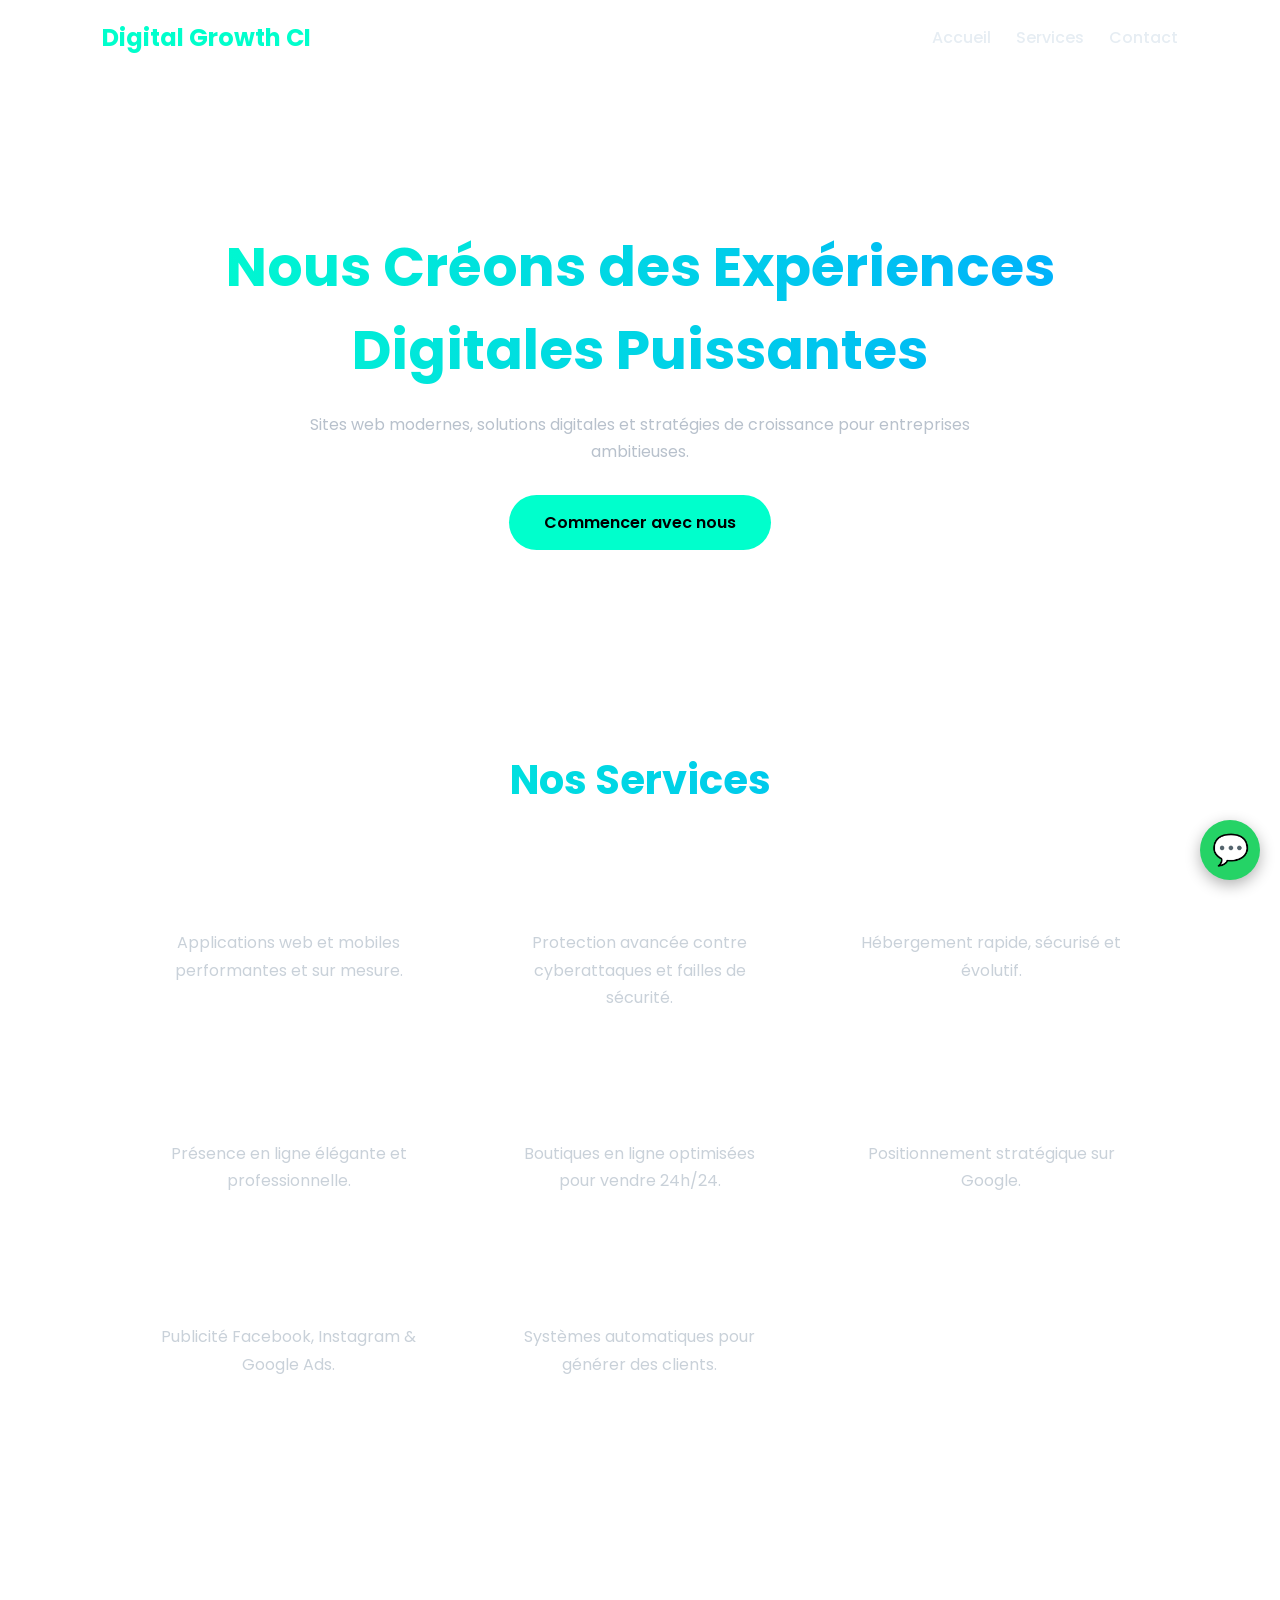
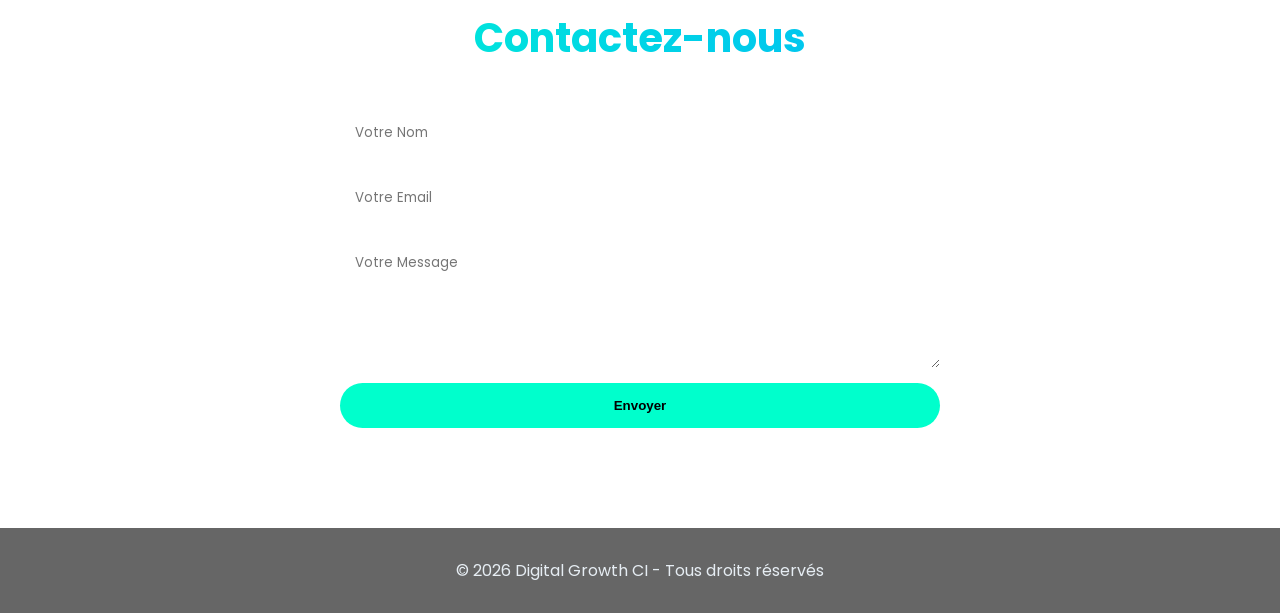
==== index.html @ 470d7c9b "premier commit" ====
<!DOCTYPE html>
<html lang="fr">
<head>
<meta charset="UTF-8">
<meta name="viewport" content="width=device-width, initial-scale=1.0">
<title>Digital Growth CI | AGENCE DIGITAL</title>

<link href="https://fonts.googleapis.com/css2?family=Poppins:wght@300;400;600;700&display=swap" rel="stylesheet">

<style>

/* RESET */
*{
    margin:0;
    padding:0;
    box-sizing:border-box;
}

body{
    font-family: 'Poppins', sans-serif;
    color:#E6EDF3;
    overflow-x:hidden;
}

/* IMAGE DE FOND FLOUTÉE GLOBALE */
body::before{
    content:"";
    position:fixed;
    top:0;
    left:0;
    width:100%;
    height:100%;
    background: url('https://images.unsplash.com/photo-1555066931-4365d14bab8c') no-repeat center center/cover;
    filter: blur(6px);
    z-index:-2;
}

body::after{
    content:"";
    position:fixed;
    width:100%;
    height:100%;
    background: rgba(0,0,0,0.75);
    z-index:-1;
}

/* NAVBAR */
nav{
    display:flex;
    justify-content:space-between;
    align-items:center;
    padding:20px 8%;
    backdrop-filter: blur(10px);
}

nav h1{
    font-weight:700;
    color:#00ffcc;
}

nav ul{
    display:flex;
    gap:25px;
    list-style:none;
}

nav ul li a{
    text-decoration:none;
    color:#E6EDF3;
    font-weight:500;
    transition:0.3s;
}

nav ul li a:hover{
    color:#00ffcc;
}

/* SECTIONS */
section{
    padding:100px 10%;
    text-align:center;
}

h2{
    font-size:40px;
    margin-bottom:20px;
    background: linear-gradient(90deg,#00ffcc,#00aaff);
    -webkit-background-clip:text;
    -webkit-text-fill-color:transparent;
}

p{
    max-width:700px;
    margin:auto;
    line-height:1.7;
    color:#B8C1CC;
}

/* HERO */
.hero{
    padding-top:150px;
}

.hero h2{
    font-size:55px;
}

.btn{
    display:inline-block;
    margin-top:30px;
    padding:15px 35px;
    background:#00ffcc;
    color:black;
    font-weight:600;
    border-radius:30px;
    text-decoration:none;
    transition:0.3s;
}

.btn:hover{
    transform:scale(1.05);
}

/* SERVICES */
.services-grid{
    margin-top:50px;
    display:grid;
    grid-template-columns:repeat(auto-fit, minmax(250px,1fr));
    gap:30px;
}

.service{
    background:rgba(255,255,255,0.08);
    padding:30px;
    border-radius:15px;
    backdrop-filter: blur(8px);
    transition:0.3s;
}

.service h3{
    color:#ffffff;
    margin-bottom:10px;
}

.service p{
    color:#C9D1D9;
}

.service:hover{
    transform:translateY(-10px);
    background:rgba(0,255,204,0.15);
}

/* CONTACT */
form{
    max-width:600px;
    margin:40px auto 0;
    display:flex;
    flex-direction:column;
    gap:15px;
}

input, textarea{
    padding:15px;
    border:none;
    border-radius:10px;
    font-family:'Poppins';
}

button{
    padding:15px;
    background:#00ffcc;
    border:none;
    font-weight:600;
    border-radius:30px;
    cursor:pointer;
}

/* FOOTER */
footer{
    padding:30px;
    text-align:center;
    background:rgba(0,0,0,0.6);
}

/* WHATSAPP FLOAT */
.whatsapp{
    position:fixed;
    bottom:20px;
    right:20px;
    background:#25D366;
    width:60px;
    height:60px;
    border-radius:50%;
    display:flex;
    justify-content:center;
    align-items:center;
    font-size:30px;
    color:white;
    text-decoration:none;
    box-shadow:0 5px 15px rgba(0,0,0,0.3);
}

.whatsapp:hover{
    transform:scale(1.1);
}

</style>
</head>
<body>

<nav>
<h1>Digital Growth CI</h1>
<ul>
<li><a href="#home">Accueil</a></li>
<li><a href="#services">Services</a></li>
<li><a href="#contact">Contact</a></li>
</ul>
</nav>

<!-- HERO -->
<section class="hero" id="home">
<h2>Nous Créons des Expériences Digitales Puissantes</h2>
<p>Sites web modernes, solutions digitales et stratégies de croissance pour entreprises ambitieuses.</p>
<a href="#contact" class="btn">Commencer avec nous</a>
</section>

<!-- SERVICES -->
<section id="services">
<h2>Nos Services</h2>

<div class="services-grid">

<div class="service">
<h3>Software Development</h3>
<p>Applications web et mobiles performantes et sur mesure.</p>
</div>

<div class="service">
<h3>Network Security</h3>
<p>Protection avancée contre cyberattaques et failles de sécurité.</p>
</div>

<div class="service">
<h3>Cloud Hosting</h3>
<p>Hébergement rapide, sécurisé et évolutif.</p>
</div>

<div class="service">
<h3>Création de Sites Vitrine</h3>
<p>Présence en ligne élégante et professionnelle.</p>
</div>

<div class="service">
<h3>E-commerce</h3>
<p>Boutiques en ligne optimisées pour vendre 24h/24.</p>
</div>

<div class="service">
<h3>SEO & Référencement</h3>
<p>Positionnement stratégique sur Google.</p>
</div>

<div class="service">
<h3>Marketing Digital</h3>
<p>Publicité Facebook, Instagram & Google Ads.</p>
</div>

<div class="service">
<h3>Automatisation Business</h3>
<p>Systèmes automatiques pour générer des clients.</p>
</div>

</div>
</section>

<!-- CONTACT -->
<section id="contact">
<h2>Contactez-nous</h2>

<form action="https://formsubmit.co/tonemail@email.com" method="POST">
<input type="text" name="name" placeholder="Votre Nom" required>
<input type="email" name="email" placeholder="Votre Email" required>
<textarea name="message" rows="5" placeholder="Votre Message"></textarea>
<button type="submit">Envoyer</button>
</form>

</section>

<footer>
© 2026 Digital Growth CI - Tous droits réservés
</footer>

<!-- WhatsApp -->
<a href="https://wa.me/2250700000000" class="whatsapp" target="_blank">💬</a>

</body>
</html>
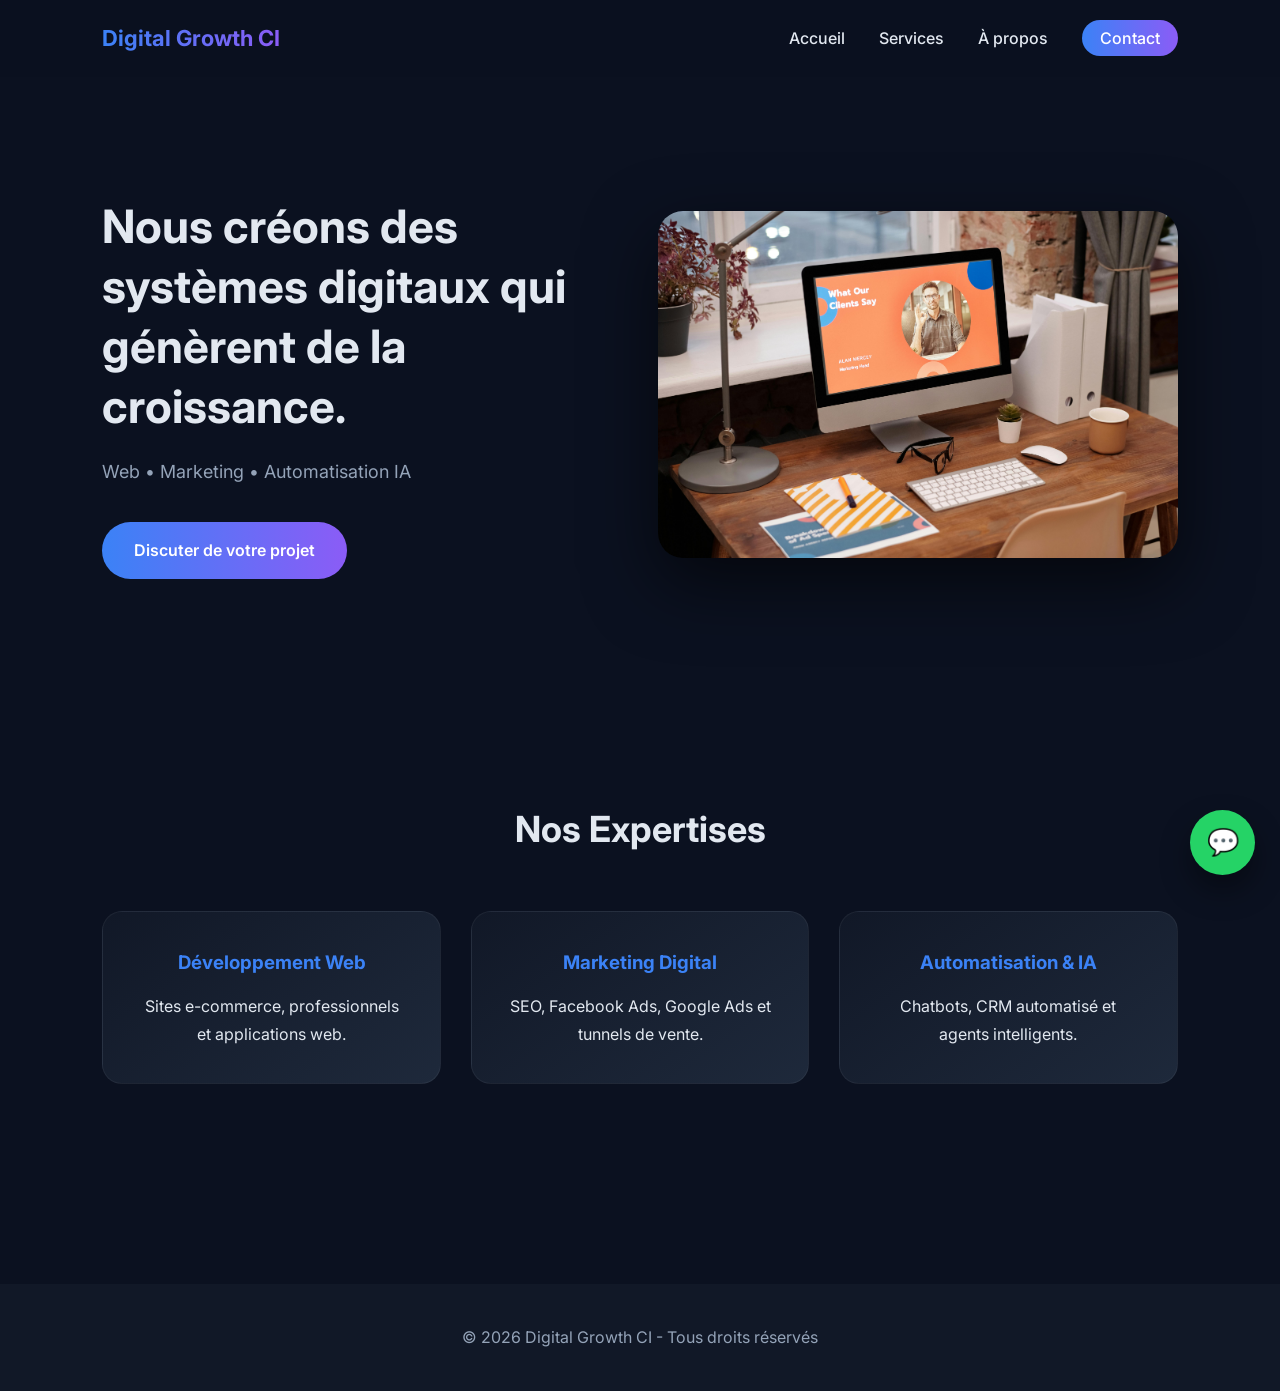
==== commit a499e2f7: "deuxieme commit" ====
--- a/index.html
+++ b/index.html
@@ -3,296 +3,59 @@
 <head>
 <meta charset="UTF-8">
 <meta name="viewport" content="width=device-width, initial-scale=1.0">
-<title>Digital Growth CI | AGENCE DIGITAL</title>
-
-<link href="https://fonts.googleapis.com/css2?family=Poppins:wght@300;400;600;700&display=swap" rel="stylesheet">
-
-<style>
-
-/* RESET */
-*{
-    margin:0;
-    padding:0;
-    box-sizing:border-box;
-}
-
-body{
-    font-family: 'Poppins', sans-serif;
-    color:#E6EDF3;
-    overflow-x:hidden;
-}
-
-/* IMAGE DE FOND FLOUTÉE GLOBALE */
-body::before{
-    content:"";
-    position:fixed;
-    top:0;
-    left:0;
-    width:100%;
-    height:100%;
-    background: url('https://images.unsplash.com/photo-1555066931-4365d14bab8c') no-repeat center center/cover;
-    filter: blur(6px);
-    z-index:-2;
-}
-
-body::after{
-    content:"";
-    position:fixed;
-    width:100%;
-    height:100%;
-    background: rgba(0,0,0,0.75);
-    z-index:-1;
-}
-
-/* NAVBAR */
-nav{
-    display:flex;
-    justify-content:space-between;
-    align-items:center;
-    padding:20px 8%;
-    backdrop-filter: blur(10px);
-}
-
-nav h1{
-    font-weight:700;
-    color:#00ffcc;
-}
-
-nav ul{
-    display:flex;
-    gap:25px;
-    list-style:none;
-}
-
-nav ul li a{
-    text-decoration:none;
-    color:#E6EDF3;
-    font-weight:500;
-    transition:0.3s;
-}
-
-nav ul li a:hover{
-    color:#00ffcc;
-}
-
-/* SECTIONS */
-section{
-    padding:100px 10%;
-    text-align:center;
-}
-
-h2{
-    font-size:40px;
-    margin-bottom:20px;
-    background: linear-gradient(90deg,#00ffcc,#00aaff);
-    -webkit-background-clip:text;
-    -webkit-text-fill-color:transparent;
-}
-
-p{
-    max-width:700px;
-    margin:auto;
-    line-height:1.7;
-    color:#B8C1CC;
-}
-
-/* HERO */
-.hero{
-    padding-top:150px;
-}
-
-.hero h2{
-    font-size:55px;
-}
-
-.btn{
-    display:inline-block;
-    margin-top:30px;
-    padding:15px 35px;
-    background:#00ffcc;
-    color:black;
-    font-weight:600;
-    border-radius:30px;
-    text-decoration:none;
-    transition:0.3s;
-}
-
-.btn:hover{
-    transform:scale(1.05);
-}
-
-/* SERVICES */
-.services-grid{
-    margin-top:50px;
-    display:grid;
-    grid-template-columns:repeat(auto-fit, minmax(250px,1fr));
-    gap:30px;
-}
-
-.service{
-    background:rgba(255,255,255,0.08);
-    padding:30px;
-    border-radius:15px;
-    backdrop-filter: blur(8px);
-    transition:0.3s;
-}
-
-.service h3{
-    color:#ffffff;
-    margin-bottom:10px;
-}
-
-.service p{
-    color:#C9D1D9;
-}
-
-.service:hover{
-    transform:translateY(-10px);
-    background:rgba(0,255,204,0.15);
-}
-
-/* CONTACT */
-form{
-    max-width:600px;
-    margin:40px auto 0;
-    display:flex;
-    flex-direction:column;
-    gap:15px;
-}
-
-input, textarea{
-    padding:15px;
-    border:none;
-    border-radius:10px;
-    font-family:'Poppins';
-}
-
-button{
-    padding:15px;
-    background:#00ffcc;
-    border:none;
-    font-weight:600;
-    border-radius:30px;
-    cursor:pointer;
-}
-
-/* FOOTER */
-footer{
-    padding:30px;
-    text-align:center;
-    background:rgba(0,0,0,0.6);
-}
-
-/* WHATSAPP FLOAT */
-.whatsapp{
-    position:fixed;
-    bottom:20px;
-    right:20px;
-    background:#25D366;
-    width:60px;
-    height:60px;
-    border-radius:50%;
-    display:flex;
-    justify-content:center;
-    align-items:center;
-    font-size:30px;
-    color:white;
-    text-decoration:none;
-    box-shadow:0 5px 15px rgba(0,0,0,0.3);
-}
-
-.whatsapp:hover{
-    transform:scale(1.1);
-}
-
-</style>
+<title>Digital Growth CI | Agence Digitale Premium</title>
+<link rel="stylesheet" href="css/style.css">
+<script src="js/main.js"></script>
+<link href="https://fonts.googleapis.com/css2?family=Inter:wght@400;600;700&display=swap" rel="stylesheet">
 </head>
 <body>
 
-<nav>
-<h1>Digital Growth CI</h1>
-<ul>
-<li><a href="#home">Accueil</a></li>
-<li><a href="#services">Services</a></li>
-<li><a href="#contact">Contact</a></li>
-</ul>
-</nav>
+<header class="navbar">
+  <div class="logo">Digital Growth CI</div>
+  <nav>
+    <a href="index.html">Accueil</a>
+    <a href="services.html">Services</a>
+    <a href="about.html">À propos</a>
+    <a href="contact.html" class="btn-nav">Contact</a>
+  </nav>
+</header>
 
-<!-- HERO -->
-<section class="hero" id="home">
-<h2>Nous Créons des Expériences Digitales Puissantes</h2>
-<p>Sites web modernes, solutions digitales et stratégies de croissance pour entreprises ambitieuses.</p>
-<a href="#contact" class="btn">Commencer avec nous</a>
+<section class="hero">
+  <div class="hero-content">
+    <h1>Nous créons des systèmes digitaux qui génèrent de la croissance.</h1>
+    <p>Web • Marketing • Automatisation IA</p>
+    <a href="contact.html" class="btn-primary">Discuter de votre projet</a>
+  </div>
+  <div class="hero-image">
+    <img src="assets/images/hero.jpg" alt="Digital Agency">
+  </div>
 </section>
 
-<!-- SERVICES -->
-<section id="services">
-<h2>Nos Services</h2>
-
-<div class="services-grid">
-
-<div class="service">
-<h3>Software Development</h3>
-<p>Applications web et mobiles performantes et sur mesure.</p>
-</div>
-
-<div class="service">
-<h3>Network Security</h3>
-<p>Protection avancée contre cyberattaques et failles de sécurité.</p>
-</div>
-
-<div class="service">
-<h3>Cloud Hosting</h3>
-<p>Hébergement rapide, sécurisé et évolutif.</p>
-</div>
-
-<div class="service">
-<h3>Création de Sites Vitrine</h3>
-<p>Présence en ligne élégante et professionnelle.</p>
-</div>
-
-<div class="service">
-<h3>E-commerce</h3>
-<p>Boutiques en ligne optimisées pour vendre 24h/24.</p>
-</div>
-
-<div class="service">
-<h3>SEO & Référencement</h3>
-<p>Positionnement stratégique sur Google.</p>
-</div>
-
-<div class="service">
-<h3>Marketing Digital</h3>
-<p>Publicité Facebook, Instagram & Google Ads.</p>
-</div>
-
-<div class="service">
-<h3>Automatisation Business</h3>
-<p>Systèmes automatiques pour générer des clients.</p>
-</div>
-
-</div>
-</section>
-
-<!-- CONTACT -->
-<section id="contact">
-<h2>Contactez-nous</h2>
-
-<form action="https://formsubmit.co/tonemail@email.com" method="POST">
-<input type="text" name="name" placeholder="Votre Nom" required>
-<input type="email" name="email" placeholder="Votre Email" required>
-<textarea name="message" rows="5" placeholder="Votre Message"></textarea>
-<button type="submit">Envoyer</button>
-</form>
-
+<section class="services-preview">
+  <h2>Nos Expertises</h2>
+  <div class="cards">
+    <div class="card">
+      <h3>Développement Web</h3>
+      <p>Sites e-commerce, professionnels et applications web.</p>
+    </div>
+    <div class="card">
+      <h3>Marketing Digital</h3>
+      <p>SEO, Facebook Ads, Google Ads et tunnels de vente.</p>
+    </div>
+    <div class="card">
+      <h3>Automatisation & IA</h3>
+      <p>Chatbots, CRM automatisé et agents intelligents.</p>
+    </div>
+  </div>
 </section>
 
 <footer>
-© 2026 Digital Growth CI - Tous droits réservés
+  <p>© 2026 Digital Growth CI - Tous droits réservés</p>
 </footer>
 
-<!-- WhatsApp -->
-<a href="https://wa.me/2250700000000" class="whatsapp" target="_blank">💬</a>
+<a href="https://wa.me/2250713823957?text=Bonjour%20Digital%20Growth%20CI,%20je%20souhaite%20discuter%20d'un%20projet."
+class="whatsapp-float" target="_blank">💬</a>
 
+<script src="js/main.js"></script>
 </body>
 </html>
--- a/css/style.css
+++ b/css/style.css
@@ -0,0 +1,319 @@
+/* ============================= */
+/* DIGITAL GROWTH CI - PREMIUM  */
+/* ============================= */
+
+* {
+    margin: 0;
+    padding: 0;
+    box-sizing: border-box;
+    font-family: 'Inter', sans-serif;
+}
+
+html {
+    scroll-behavior: smooth;
+}
+
+body {
+    background: #0b1120;
+    color: #e2e8f0;
+    line-height: 1.7;
+    overflow-x: hidden;
+}
+
+/* ============================= */
+/* NAVBAR */
+/* ============================= */
+
+.navbar {
+    display: flex;
+    justify-content: space-between;
+    align-items: center;
+    padding: 20px 8%;
+    position: sticky;
+    top: 0;
+    background: rgba(11, 17, 32, 0.85);
+    backdrop-filter: blur(10px);
+    z-index: 1000;
+    transition: 0.3s;
+}
+
+.navbar.scrolled {
+    background: rgba(11, 17, 32, 0.95);
+    box-shadow: 0 5px 25px rgba(0, 0, 0, 0.4);
+}
+
+.logo {
+    font-weight: 700;
+    font-size: 22px;
+    background: linear-gradient(90deg, #3b82f6, #8b5cf6);
+    -webkit-background-clip: text;
+    color: transparent;
+}
+
+.navbar nav a {
+    margin-left: 30px;
+    text-decoration: none;
+    color: #e2e8f0;
+    font-weight: 500;
+    transition: 0.3s;
+    position: relative;
+}
+
+.navbar nav a:hover {
+    color: #3b82f6;
+}
+
+.btn-nav {
+    padding: 8px 18px;
+    background: linear-gradient(90deg, #3b82f6, #8b5cf6);
+    border-radius: 50px;
+    color: white !important;
+}
+
+/* ============================= */
+/* HERO SECTION */
+/* ============================= */
+
+.hero {
+    display: flex;
+    align-items: center;
+    justify-content: space-between;
+    padding: 120px 8%;
+    gap: 60px;
+}
+
+.hero-content {
+    flex: 1;
+}
+
+.hero h1 {
+    font-size: 46px;
+    margin-bottom: 20px;
+    line-height: 1.3;
+}
+
+.hero p {
+    font-size: 18px;
+    color: #94a3b8;
+    margin-bottom: 35px;
+}
+
+.hero-image img {
+    width: 100%;
+    max-width: 520px;
+    border-radius: 25px;
+    box-shadow: 0 25px 70px rgba(0, 0, 0, 0.6);
+}
+
+/* ============================= */
+/* BUTTONS */
+/* ============================= */
+
+.btn-primary {
+    padding: 15px 32px;
+    background: linear-gradient(90deg, #3b82f6, #8b5cf6);
+    border-radius: 50px;
+    text-decoration: none;
+    color: white;
+    font-weight: 600;
+    transition: 0.3s;
+    display: inline-block;
+}
+
+.btn-primary:hover {
+    transform: translateY(-4px);
+    box-shadow: 0 15px 30px rgba(59, 130, 246, 0.4);
+}
+
+/* ============================= */
+/* SERVICES PREVIEW */
+/* ============================= */
+
+.services-preview {
+    padding: 100px 8%;
+    text-align: center;
+}
+
+.services-preview h2 {
+    font-size: 36px;
+    margin-bottom: 50px;
+}
+
+/* ============================= */
+/* CARDS */
+/* ============================= */
+
+.cards {
+    display: flex;
+    flex-wrap: wrap;
+    gap: 30px;
+    justify-content: center;
+}
+
+.card {
+    background: linear-gradient(145deg, #111827, #1e293b);
+    padding: 35px;
+    border-radius: 20px;
+    flex: 1;
+    min-width: 260px;
+    max-width: 350px;
+    border: 1px solid rgba(255, 255, 255, 0.05);
+    transition: 0.4s ease;
+}
+
+.card:hover {
+    transform: translateY(-10px);
+    box-shadow: 0 20px 40px rgba(0, 0, 0, 0.5);
+}
+
+.card h3 {
+    margin-bottom: 15px;
+    color: #3b82f6;
+}
+
+/* ============================= */
+/* PAGE HERO */
+/* ============================= */
+
+.page-hero {
+    text-align: center;
+    padding: 120px 8%;
+    background: linear-gradient(to right, #0f172a, #1e293b);
+}
+
+.page-hero h1 {
+    font-size: 42px;
+    margin-bottom: 15px;
+}
+
+.page-hero p {
+    color: #94a3b8;
+}
+
+/* ============================= */
+/* IMAGES SECTIONS */
+/* ============================= */
+
+.service-banner img,
+.about-image img,
+.contact-image img {
+    width: 100%;
+    border-radius: 25px;
+    margin: 60px 0;
+    box-shadow: 0 25px 60px rgba(0, 0, 0, 0.5);
+}
+
+/* ============================= */
+/* ABOUT */
+/* ============================= */
+
+.about-section {
+    padding: 80px 8%;
+}
+
+.about-content h2 {
+    margin-top: 40px;
+    margin-bottom: 15px;
+    color: #3b82f6;
+}
+
+.about-content ul {
+    list-style: none;
+    margin-top: 15px;
+}
+
+.about-content li {
+    margin-bottom: 10px;
+    color: #94a3b8;
+}
+
+/* ============================= */
+/* CONTACT FORM */
+/* ============================= */
+
+.contact-section {
+    padding: 80px 8%;
+}
+
+form {
+    max-width: 600px;
+    margin: auto;
+    display: flex;
+    flex-direction: column;
+    gap: 20px;
+}
+
+form input,
+form textarea {
+    padding: 15px;
+    border-radius: 14px;
+    border: none;
+    background: #1e293b;
+    color: white;
+    font-size: 15px;
+}
+
+form input:focus,
+form textarea:focus {
+    outline: 2px solid #3b82f6;
+}
+
+/* ============================= */
+/* WHATSAPP FLOAT */
+/* ============================= */
+
+.whatsapp-float {
+    position: fixed;
+    bottom: 25px;
+    right: 25px;
+    background: #25D366;
+    color: white;
+    font-size: 26px;
+    width: 65px;
+    height: 65px;
+    border-radius: 50%;
+    display: flex;
+    align-items: center;
+    justify-content: center;
+    text-decoration: none;
+    box-shadow: 0 15px 30px rgba(0, 0, 0, 0.4);
+    transition: 0.3s ease;
+    z-index: 999;
+}
+
+.whatsapp-float:hover {
+    transform: scale(1.1);
+}
+
+/* ============================= */
+/* FOOTER */
+/* ============================= */
+
+footer {
+    text-align: center;
+    padding: 40px;
+    background: #111827;
+    margin-top: 100px;
+    color: #94a3b8;
+}
+
+/* ============================= */
+/* RESPONSIVE */
+/* ============================= */
+
+@media (max-width: 900px) {
+
+    .hero {
+        flex-direction: column;
+        text-align: center;
+    }
+
+    .hero-image img {
+        max-width: 100%;
+    }
+
+    .navbar nav {
+        display: none;
+    }
+
+}
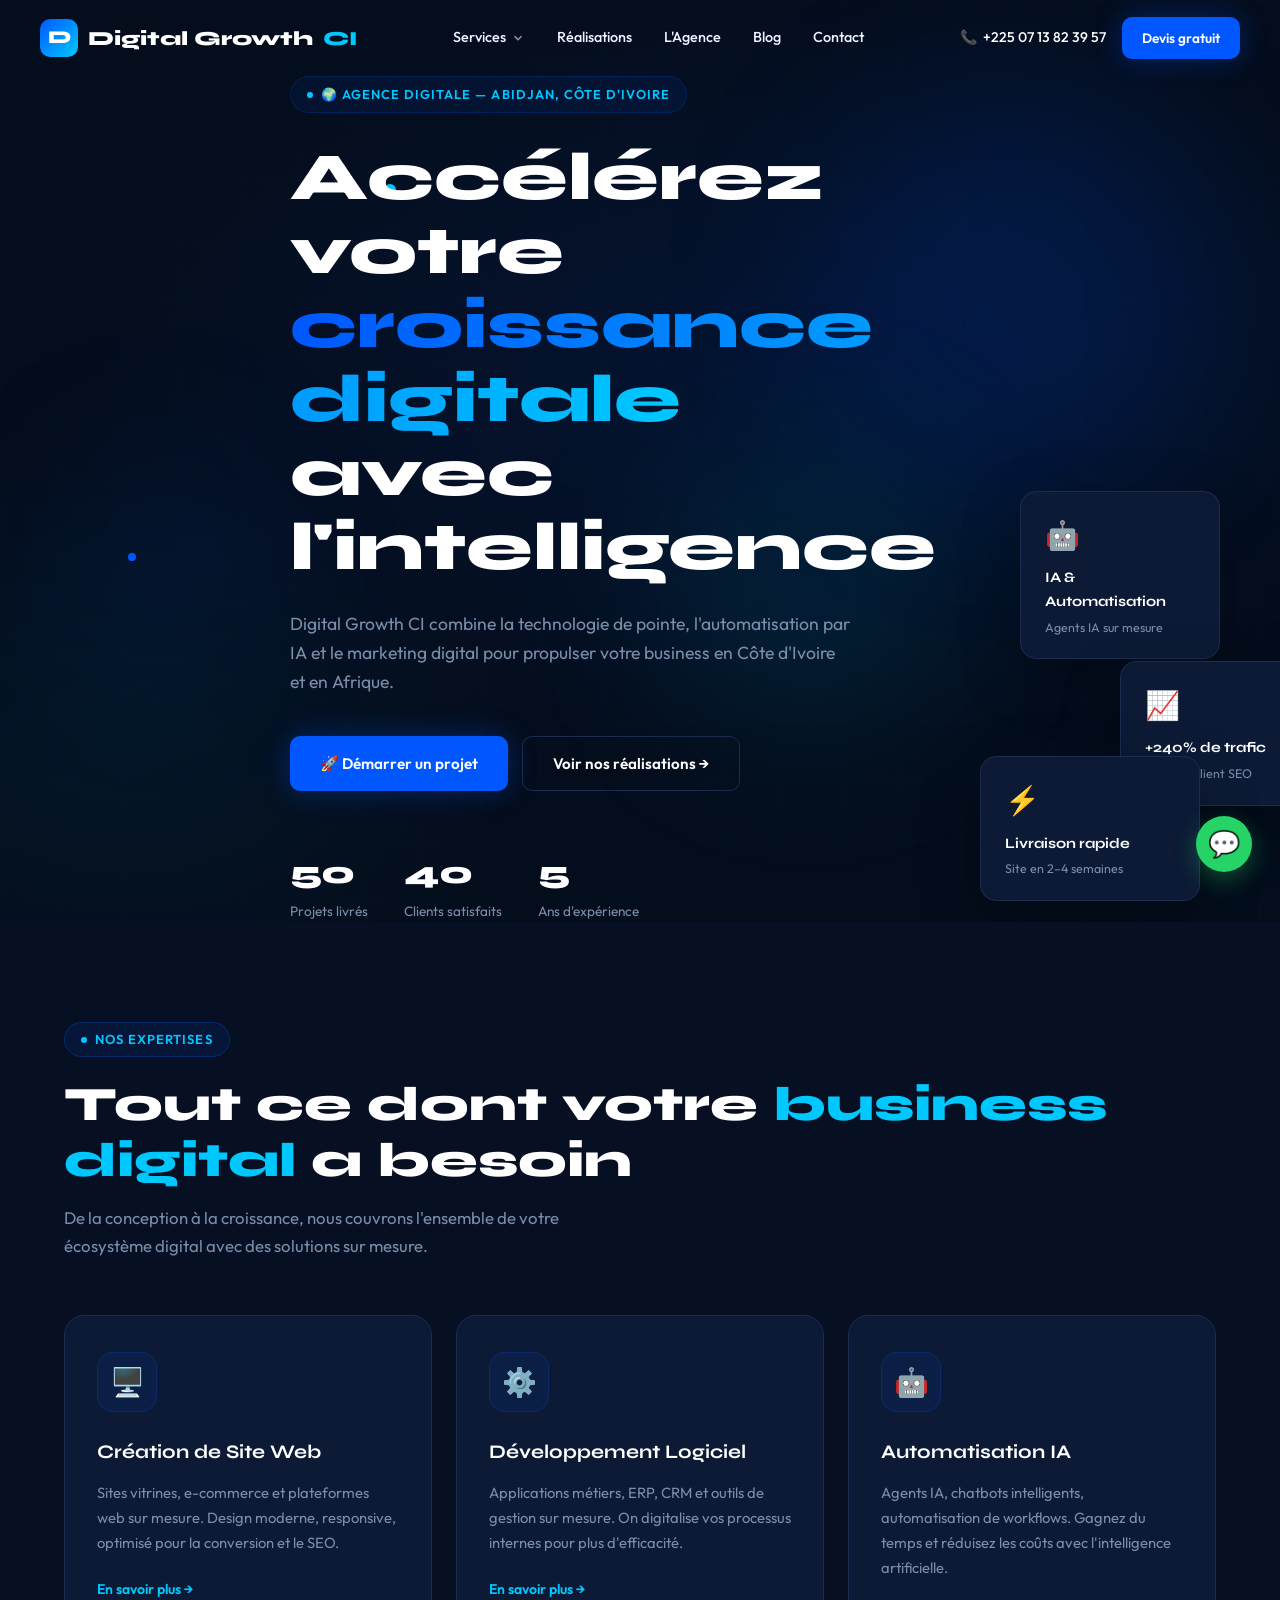
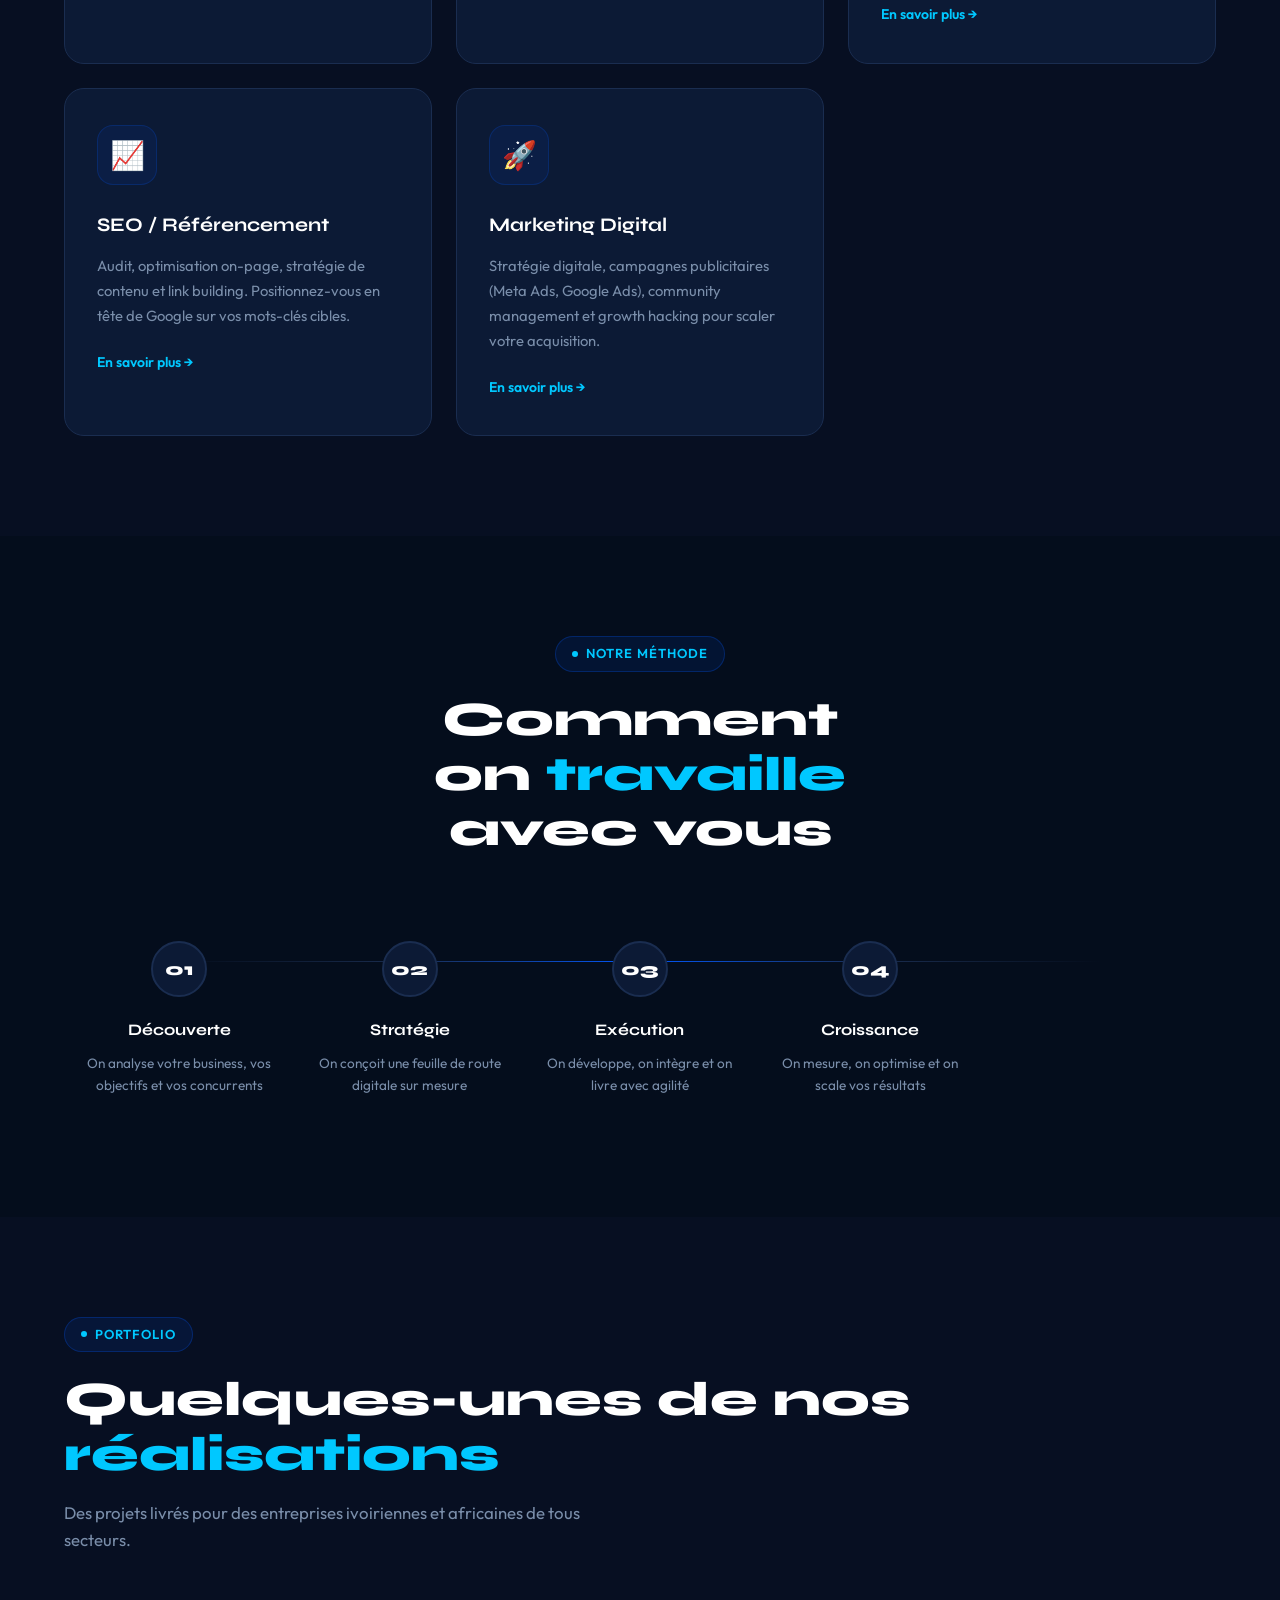
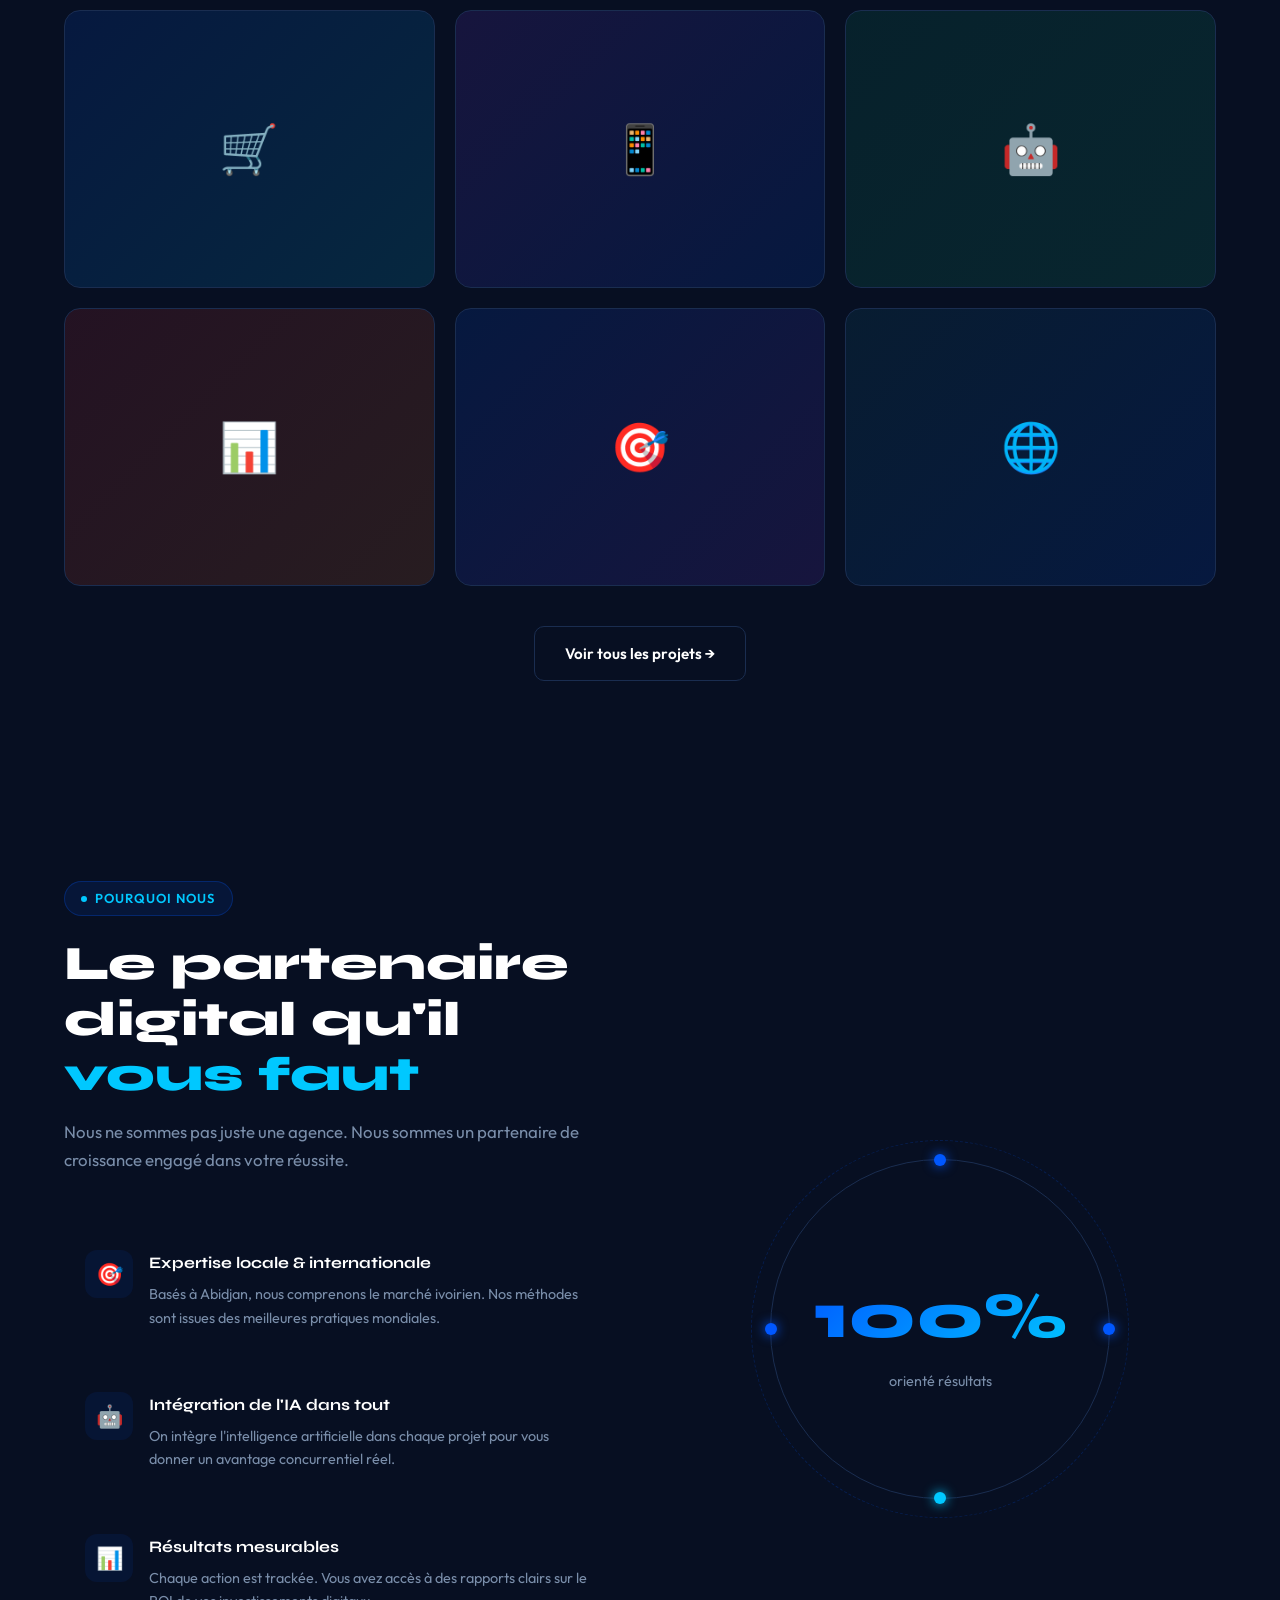
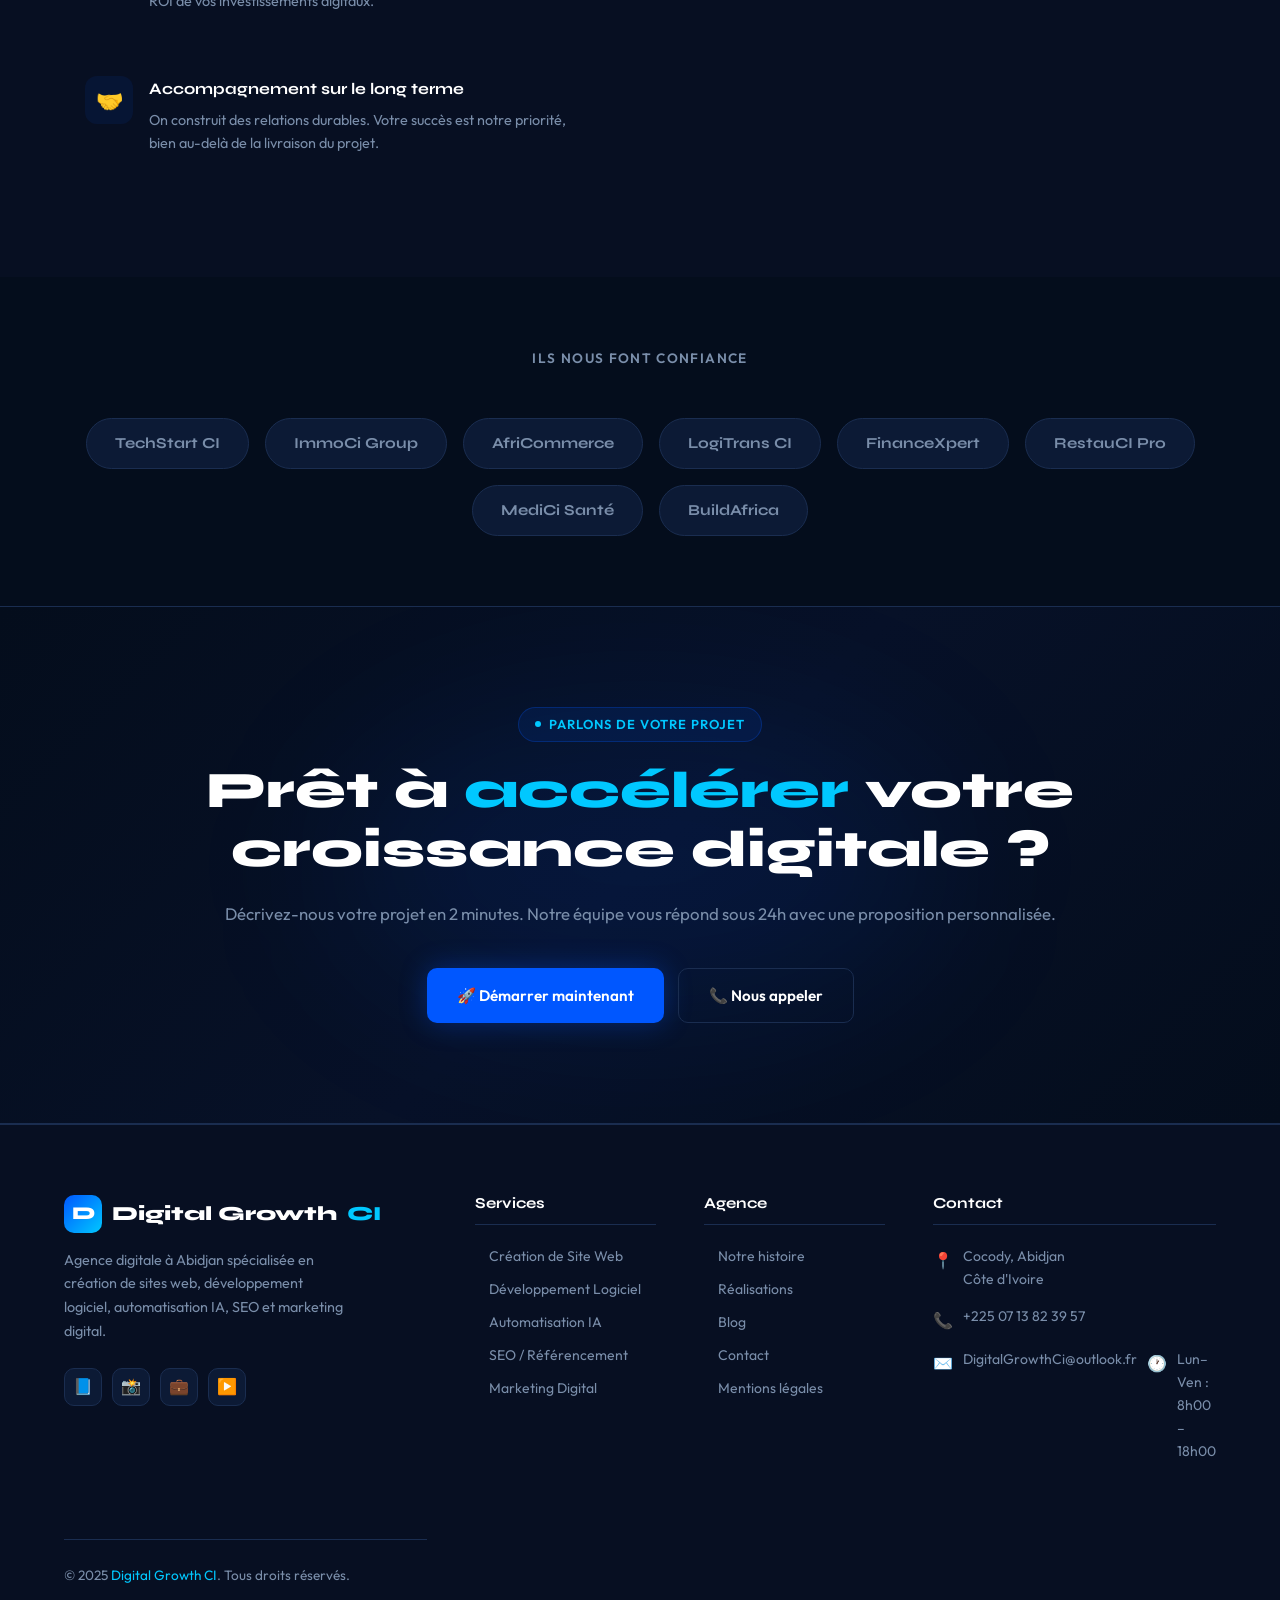
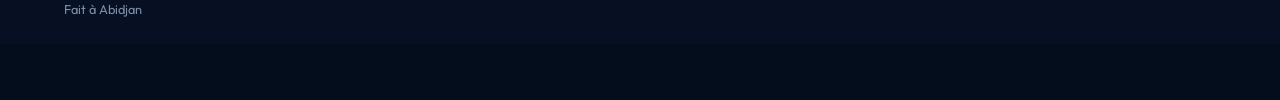
==== commit e7551abc: "troixieme commit" ====
--- a/index.html
+++ b/index.html
@@ -1,61 +1,1125 @@
 <!DOCTYPE html>
 <html lang="fr">
 <head>
-<meta charset="UTF-8">
-<meta name="viewport" content="width=device-width, initial-scale=1.0">
-<title>Digital Growth CI | Agence Digitale Premium</title>
-<link rel="stylesheet" href="css/style.css">
-<script src="js/main.js"></script>
-<link href="https://fonts.googleapis.com/css2?family=Inter:wght@400;600;700&display=swap" rel="stylesheet">
+  <meta charset="UTF-8" />
+  <meta name="viewport" content="width=device-width, initial-scale=1.0" />
+  <title>Digital Growth CI | Agence Digitale à Abidjan — Création Web, IA, SEO, Marketing</title>
+  <meta name="description" content="Digital Growth CI, agence digitale à Abidjan. Création de sites web, développement logiciel, automatisation IA, SEO et marketing digital en Côte d'Ivoire." />
+  <link rel="preconnect" href="https://fonts.googleapis.com" />
+  <link rel="preconnect" href="https://fonts.gstatic.com" crossorigin />
+  <link href="https://fonts.googleapis.com/css2?family=Syne:wght@400;600;700;800&family=Outfit:wght@300;400;500;600&display=swap" rel="stylesheet" />
+  <style>
+    /* ── RESET & BASE ─────────────────────────────── */
+    *, *::before, *::after { box-sizing: border-box; margin: 0; padding: 0; }
+
+    :root {
+      --bg:       #040D1C;
+      --bg2:      #070F22;
+      --bg3:      #0A1530;
+      --card:     #0C1A35;
+      --blue:     #0057FF;
+      --cyan:     #00C8FF;
+      --glow:     #0057FF55;
+      --white:    #FFFFFF;
+      --off:      #EFF4FF;
+      --muted:    #7A8EAA;
+      --border:   #1A2D50;
+      --radius:   14px;
+      --font-h:   'Syne', sans-serif;
+      --font-b:   'Outfit', sans-serif;
+    }
+
+    html { scroll-behavior: smooth; }
+
+    body {
+      background: var(--bg);
+      color: var(--off);
+      font-family: var(--font-b);
+      font-size: 16px;
+      line-height: 1.65;
+      overflow-x: hidden;
+    }
+
+    a { color: inherit; text-decoration: none; }
+    img { max-width: 100%; }
+
+    /* ── SCROLLBAR ────────────────────────────────── */
+    ::-webkit-scrollbar { width: 6px; }
+    ::-webkit-scrollbar-track { background: var(--bg); }
+    ::-webkit-scrollbar-thumb { background: var(--blue); border-radius: 3px; }
+
+    /* ── UTILITAIRES ──────────────────────────────── */
+    .container { max-width: 1200px; margin: 0 auto; padding: 0 24px; }
+    .section { padding: 100px 0; }
+    .section-sm { padding: 70px 0; }
+
+    .tag {
+      display: inline-flex; align-items: center; gap: 8px;
+      background: #0057FF1A; border: 1px solid #0057FF44;
+      color: var(--cyan); font-size: 13px; font-weight: 600;
+      letter-spacing: .08em; text-transform: uppercase;
+      padding: 6px 16px; border-radius: 100px; margin-bottom: 20px;
+    }
+    .tag::before { content:''; width:6px; height:6px; border-radius:50%; background:var(--cyan); display:block; }
+
+    h1, h2, h3, h4 { font-family: var(--font-h); line-height: 1.15; }
+
+    .section-title {
+      font-size: clamp(2rem, 4vw, 3rem);
+      font-weight: 800;
+      color: var(--white);
+      margin-bottom: 16px;
+    }
+    .section-title span { color: var(--cyan); }
+
+    .section-sub {
+      font-size: 1.05rem;
+      color: var(--muted);
+      max-width: 560px;
+      margin-bottom: 56px;
+    }
+
+    .btn {
+      display: inline-flex; align-items: center; gap: 10px;
+      padding: 14px 30px; border-radius: 10px;
+      font-family: var(--font-b); font-size: .95rem; font-weight: 600;
+      cursor: pointer; transition: all .25s ease; border: none;
+    }
+    .btn-primary {
+      background: var(--blue);
+      color: #fff;
+      box-shadow: 0 0 28px var(--glow);
+    }
+    .btn-primary:hover { background: #1468ff; transform: translateY(-2px); box-shadow: 0 8px 36px var(--glow); }
+
+    .btn-outline {
+      background: transparent;
+      color: var(--white);
+      border: 1.5px solid var(--border);
+    }
+    .btn-outline:hover { border-color: var(--blue); color: var(--cyan); transform: translateY(-2px); }
+
+    /* ── HEADER ───────────────────────────────────── */
+    header {
+      position: fixed; top: 0; left: 0; right: 0; z-index: 1000;
+      padding: 0 24px;
+      transition: all .3s ease;
+    }
+    header.scrolled {
+      background: #040D1Cee;
+      backdrop-filter: blur(16px);
+      border-bottom: 1px solid var(--border);
+      padding: 0 24px;
+    }
+
+    .header-inner {
+      max-width: 1200px; margin: 0 auto;
+      display: flex; align-items: center; justify-content: space-between;
+      height: 76px;
+    }
+
+    .logo {
+      display: flex; align-items: center; gap: 10px;
+      font-family: var(--font-h); font-size: 1.25rem; font-weight: 800;
+      color: var(--white);
+    }
+    .logo-icon {
+      width: 38px; height: 38px; border-radius: 10px;
+      background: linear-gradient(135deg, var(--blue), var(--cyan));
+      display: flex; align-items: center; justify-content: center;
+      font-size: 18px; font-weight: 800; color: #fff;
+    }
+    .logo span { color: var(--cyan); }
+
+    nav { display: flex; align-items: center; gap: 4px; }
+
+    .nav-item {
+      position: relative;
+    }
+    .nav-link {
+      display: flex; align-items: center; gap: 5px;
+      padding: 8px 14px; border-radius: 8px;
+      font-size: .9rem; font-weight: 500; color: var(--off);
+      transition: all .2s;
+      cursor: pointer;
+    }
+    .nav-link:hover, .nav-link.active { color: var(--cyan); background: #0057FF11; }
+
+    .nav-link .arrow {
+      width: 14px; height: 14px; transition: transform .2s;
+      opacity: .6;
+    }
+    .nav-item:hover .arrow { transform: rotate(180deg); }
+
+    .dropdown {
+      position: absolute; top: calc(100% + 8px); left: 0;
+      background: var(--bg3); border: 1px solid var(--border);
+      border-radius: var(--radius); padding: 8px;
+      min-width: 240px;
+      opacity: 0; pointer-events: none;
+      transform: translateY(-8px);
+      transition: all .2s ease;
+      box-shadow: 0 20px 60px #00000055;
+    }
+    .nav-item:hover .dropdown { opacity: 1; pointer-events: all; transform: translateY(0); }
+
+    .dropdown a {
+      display: flex; align-items: center; gap: 10px;
+      padding: 10px 14px; border-radius: 8px;
+      font-size: .875rem; color: var(--off);
+      transition: all .15s;
+    }
+    .dropdown a:hover { background: #0057FF15; color: var(--cyan); }
+    .dropdown a .d-icon { font-size: 16px; width: 22px; text-align: center; }
+
+    .header-right {
+      display: flex; align-items: center; gap: 16px;
+    }
+    .header-phone {
+      font-size: .875rem; color: var(--muted);
+      display: flex; align-items: center; gap: 6px;
+    }
+    .header-phone span { color: var(--white); font-weight: 500; }
+
+    .hamburger {
+      display: none; flex-direction: column; gap: 5px;
+      cursor: pointer; padding: 6px; border: none; background: none;
+    }
+    .hamburger span {
+      display: block; width: 24px; height: 2px;
+      background: var(--white); border-radius: 2px; transition: all .3s;
+    }
+
+    /* ── MOBILE MENU ──────────────────────────────── */
+    .mobile-menu {
+      display: none;
+      position: fixed; inset: 0; z-index: 999;
+      background: var(--bg2);
+      flex-direction: column;
+      padding: 100px 32px 40px;
+      overflow-y: auto;
+    }
+    .mobile-menu.open { display: flex; }
+    .mobile-menu a {
+      padding: 14px 0; font-size: 1.2rem; font-weight: 600;
+      border-bottom: 1px solid var(--border);
+      color: var(--off);
+    }
+    .mobile-menu a:hover { color: var(--cyan); }
+    .mobile-close {
+      position: absolute; top: 24px; right: 24px;
+      background: none; border: none; color: var(--white);
+      font-size: 28px; cursor: pointer;
+    }
+
+    /* ── HERO ─────────────────────────────────────── */
+    .hero {
+      min-height: 100vh;
+      display: flex; align-items: center;
+      position: relative; overflow: hidden;
+      padding-top: 76px;
+    }
+
+    .hero-bg {
+      position: absolute; inset: 0;
+      background: radial-gradient(ellipse 80% 60% at 60% 40%, #0057FF18 0%, transparent 70%),
+                  radial-gradient(ellipse 50% 50% at 10% 80%, #00C8FF0D 0%, transparent 60%);
+    }
+
+    /* Grille de fond */
+    .hero-grid {
+      position: absolute; inset: 0; opacity: .06;
+      background-image:
+        linear-gradient(var(--border) 1px, transparent 1px),
+        linear-gradient(90deg, var(--border) 1px, transparent 1px);
+      background-size: 60px 60px;
+    }
+
+    /* Orbites animées */
+    .orb {
+      position: absolute; border-radius: 50%;
+      filter: blur(80px); animation: float 8s ease-in-out infinite;
+    }
+    .orb1 { width: 400px; height: 400px; background: #0057FF22; top: 10%; right: 5%; animation-delay: 0s; }
+    .orb2 { width: 300px; height: 300px; background: #00C8FF15; bottom: 20%; right: 25%; animation-delay: -3s; }
+    .orb3 { width: 200px; height: 200px; background: #0057FF18; top: 50%; left: 5%; animation-delay: -5s; }
+
+    @keyframes float {
+      0%, 100% { transform: translateY(0) scale(1); }
+      50% { transform: translateY(-30px) scale(1.05); }
+    }
+
+    .hero-content { position: relative; z-index: 1; max-width: 700px; }
+
+    .hero-badge {
+      display: inline-flex; align-items: center; gap: 8px;
+      background: #0057FF15; border: 1px solid #0057FF33;
+      padding: 7px 16px; border-radius: 100px;
+      font-size: .8rem; font-weight: 600; letter-spacing: .08em;
+      text-transform: uppercase; color: var(--cyan);
+      margin-bottom: 28px;
+      animation: fadeUp .6s ease both;
+    }
+    .hero-badge::before { content: ''; width: 6px; height: 6px; border-radius: 50%; background: #00C8FF; animation: pulse 2s infinite; }
+
+    @keyframes pulse { 0%,100%{opacity:1;} 50%{opacity:.3;} }
+
+    .hero h1 {
+      font-size: clamp(2.6rem, 5.5vw, 4.2rem);
+      font-weight: 800; color: var(--white);
+      line-height: 1.1; margin-bottom: 24px;
+      animation: fadeUp .6s .1s ease both;
+    }
+    .hero h1 .hl {
+      background: linear-gradient(90deg, var(--blue), var(--cyan));
+      -webkit-background-clip: text; -webkit-text-fill-color: transparent;
+      background-clip: text;
+    }
+
+    .hero-sub {
+      font-size: 1.1rem; color: var(--muted);
+      max-width: 560px; margin-bottom: 40px;
+      animation: fadeUp .6s .2s ease both;
+    }
+
+    .hero-actions {
+      display: flex; flex-wrap: wrap; gap: 14px; margin-bottom: 56px;
+      animation: fadeUp .6s .3s ease both;
+    }
+
+    .hero-stats {
+      display: flex; flex-wrap: wrap; gap: 36px;
+      animation: fadeUp .6s .4s ease both;
+    }
+    .stat-item { }
+    .stat-num {
+      font-family: var(--font-h);
+      font-size: 2rem; font-weight: 800; color: var(--white);
+    }
+    .stat-num span { color: var(--cyan); }
+    .stat-label { font-size: .85rem; color: var(--muted); }
+
+    /* Illustration hero droite */
+    .hero-visual {
+      position: absolute; right: -60px; top: 50%;
+      transform: translateY(-50%);
+      width: 520px; height: 520px;
+      animation: fadeUp .8s .3s ease both;
+    }
+
+    .hero-card {
+      position: absolute;
+      background: var(--card); border: 1px solid var(--border);
+      border-radius: 16px; padding: 20px 24px;
+      backdrop-filter: blur(10px);
+      box-shadow: 0 20px 60px #00000040;
+    }
+    .hero-card-1 { top: 30px; right: 120px; width: 200px; }
+    .hero-card-2 { top: 200px; right: 20px; width: 200px; }
+    .hero-card-3 { bottom: 80px; right: 140px; width: 220px; }
+
+    .card-icon { font-size: 28px; margin-bottom: 8px; }
+    .card-title { font-family: var(--font-h); font-size: .9rem; font-weight: 700; color: var(--white); margin-bottom: 4px; }
+    .card-sub { font-size: .78rem; color: var(--muted); }
+
+    .floating-dot {
+      position: absolute; border-radius: 50%;
+      animation: floatDot 4s ease-in-out infinite;
+    }
+    .fd1 { width: 12px; height: 12px; background: var(--cyan); top: 20%; left: 30%; animation-delay: 0s; }
+    .fd2 { width: 8px; height: 8px; background: var(--blue); top: 60%; left: 10%; animation-delay: -2s; }
+    .fd3 { width: 10px; height: 10px; background: #ffffff33; bottom: 30%; right: 10%; animation-delay: -1s; }
+    @keyframes floatDot { 0%,100%{transform:translateY(0);} 50%{transform:translateY(-16px);} }
+
+    /* ── SERVICES ─────────────────────────────────── */
+    .services { background: var(--bg2); }
+
+    .services-grid {
+      display: grid;
+      grid-template-columns: repeat(auto-fill, minmax(320px, 1fr));
+      gap: 24px;
+    }
+
+    .service-card {
+      background: var(--card); border: 1px solid var(--border);
+      border-radius: 20px; padding: 36px 32px;
+      transition: all .3s ease;
+      position: relative; overflow: hidden;
+    }
+    .service-card::before {
+      content: '';
+      position: absolute; top: 0; left: 0; right: 0; height: 2px;
+      background: linear-gradient(90deg, var(--blue), var(--cyan));
+      opacity: 0; transition: opacity .3s;
+    }
+    .service-card:hover { transform: translateY(-6px); border-color: #0057FF44; box-shadow: 0 20px 60px #0057FF15; }
+    .service-card:hover::before { opacity: 1; }
+
+    .service-icon {
+      width: 60px; height: 60px; border-radius: 16px;
+      background: #0057FF15; border: 1px solid #0057FF33;
+      display: flex; align-items: center; justify-content: center;
+      font-size: 28px; margin-bottom: 24px;
+    }
+    .service-title {
+      font-family: var(--font-h); font-size: 1.2rem; font-weight: 700;
+      color: var(--white); margin-bottom: 12px;
+    }
+    .service-desc { font-size: .925rem; color: var(--muted); line-height: 1.7; margin-bottom: 20px; }
+    .service-link {
+      display: inline-flex; align-items: center; gap: 6px;
+      font-size: .875rem; font-weight: 600; color: var(--cyan);
+      transition: gap .2s;
+    }
+    .service-link:hover { gap: 10px; }
+
+    /* ── PROCESS ──────────────────────────────────── */
+    .process-steps {
+      display: grid; grid-template-columns: repeat(auto-fill, minmax(200px, 1fr));
+      gap: 0; position: relative;
+    }
+    .process-steps::before {
+      content: '';
+      position: absolute; top: 40px; left: 10%; right: 10%; height: 1px;
+      background: linear-gradient(90deg, transparent, var(--border), var(--blue), var(--border), transparent);
+    }
+    .step {
+      text-align: center; padding: 20px 16px; position: relative;
+    }
+    .step-num {
+      width: 56px; height: 56px; border-radius: 50%;
+      background: var(--card); border: 2px solid var(--border);
+      display: flex; align-items: center; justify-content: center;
+      font-family: var(--font-h); font-size: 1.1rem; font-weight: 800;
+      color: var(--white); margin: 0 auto 20px;
+      position: relative; z-index: 1;
+      transition: all .3s;
+    }
+    .step:hover .step-num { border-color: var(--blue); box-shadow: 0 0 24px var(--glow); color: var(--cyan); }
+    .step-title { font-family: var(--font-h); font-weight: 700; color: var(--white); margin-bottom: 8px; }
+    .step-desc { font-size: .85rem; color: var(--muted); }
+
+    /* ── RÉALISATIONS ─────────────────────────────── */
+    .portfolio { background: var(--bg2); }
+
+    .portfolio-grid {
+      display: grid;
+      grid-template-columns: repeat(3, 1fr);
+      gap: 20px;
+    }
+    .portfolio-card {
+      border-radius: 16px; overflow: hidden;
+      border: 1px solid var(--border);
+      position: relative; aspect-ratio: 4/3;
+      cursor: pointer; transition: transform .3s;
+    }
+    .portfolio-card:hover { transform: scale(1.02); }
+    .portfolio-card:hover .portfolio-overlay { opacity: 1; }
+
+    .portfolio-img {
+      width: 100%; height: 100%;
+      display: flex; align-items: center; justify-content: center;
+      font-size: 3rem;
+      transition: transform .4s;
+    }
+    .portfolio-card:hover .portfolio-img { transform: scale(1.08); }
+
+    .p1 { background: linear-gradient(135deg, #0057FF22, #00C8FF22); }
+    .p2 { background: linear-gradient(135deg, #7C3AED22, #0057FF22); }
+    .p3 { background: linear-gradient(135deg, #059669, #0057FF)22; background: linear-gradient(135deg, #05966922, #10B98122); }
+    .p4 { background: linear-gradient(135deg, #DC262622, #F9731622); }
+    .p5 { background: linear-gradient(135deg, #0057FF22, #7C3AED22); }
+    .p6 { background: linear-gradient(135deg, #0E749222, #0057FF22); }
+
+    .portfolio-overlay {
+      position: absolute; inset: 0;
+      background: linear-gradient(to top, #040D1Cee 0%, #040D1C88 50%, transparent 100%);
+      opacity: 0; transition: opacity .3s;
+      display: flex; flex-direction: column; justify-content: flex-end;
+      padding: 24px;
+    }
+    .portfolio-cat {
+      display: inline-flex; font-size: .75rem; font-weight: 600;
+      background: var(--blue); color: #fff;
+      padding: 3px 10px; border-radius: 100px;
+      width: fit-content; margin-bottom: 8px;
+    }
+    .portfolio-name { font-family: var(--font-h); font-size: 1.1rem; font-weight: 700; color: var(--white); }
+    .portfolio-tech { font-size: .8rem; color: var(--muted); margin-top: 4px; }
+
+    /* ── CLIENTS ──────────────────────────────────── */
+    .clients-row {
+      display: flex; flex-wrap: wrap; justify-content: center;
+      gap: 16px; margin-top: 48px;
+    }
+    .client-pill {
+      background: var(--card); border: 1px solid var(--border);
+      border-radius: 100px; padding: 12px 28px;
+      font-family: var(--font-h); font-size: .95rem; font-weight: 700;
+      color: var(--muted); transition: all .25s;
+    }
+    .client-pill:hover { border-color: var(--blue); color: var(--white); background: #0057FF11; }
+
+    /* ── WHY US ───────────────────────────────────── */
+    .why-grid {
+      display: grid; grid-template-columns: 1fr 1fr;
+      gap: 48px; align-items: center;
+    }
+    .why-list { display: flex; flex-direction: column; gap: 20px; }
+    .why-item {
+      display: flex; gap: 16px; align-items: flex-start;
+      padding: 20px; border-radius: var(--radius);
+      border: 1px solid transparent;
+      transition: all .25s;
+    }
+    .why-item:hover { background: var(--card); border-color: var(--border); }
+    .why-icon-wrap {
+      width: 48px; height: 48px; flex-shrink: 0;
+      border-radius: 12px; background: #0057FF15;
+      display: flex; align-items: center; justify-content: center;
+      font-size: 22px;
+    }
+    .why-title { font-family: var(--font-h); font-weight: 700; color: var(--white); margin-bottom: 6px; }
+    .why-desc { font-size: .9rem; color: var(--muted); }
+
+    .why-visual {
+      position: relative; display: flex; align-items: center; justify-content: center;
+    }
+    .why-circle {
+      width: 340px; height: 340px; border-radius: 50%;
+      border: 1px solid var(--border);
+      display: flex; align-items: center; justify-content: center;
+      position: relative;
+    }
+    .why-circle::before {
+      content: '';
+      position: absolute; inset: -20px; border-radius: 50%;
+      border: 1px dashed #0057FF33;
+      animation: spin 20s linear infinite;
+    }
+    @keyframes spin { to { transform: rotate(360deg); } }
+    .why-center {
+      text-align: center;
+    }
+    .why-center-num {
+      font-family: var(--font-h); font-size: 4rem; font-weight: 800;
+      background: linear-gradient(135deg, var(--blue), var(--cyan));
+      -webkit-background-clip: text; -webkit-text-fill-color: transparent;
+      background-clip: text;
+    }
+    .why-center-text { font-size: .9rem; color: var(--muted); }
+
+    .orbit-dot {
+      position: absolute; width: 12px; height: 12px; border-radius: 50%;
+      background: var(--blue); box-shadow: 0 0 12px var(--blue);
+    }
+    .orbit-dot:nth-child(1) { top: -6px; left: 50%; transform: translateX(-50%); }
+    .orbit-dot:nth-child(2) { bottom: -6px; left: 50%; transform: translateX(-50%); background: var(--cyan); box-shadow: 0 0 12px var(--cyan); }
+    .orbit-dot:nth-child(3) { left: -6px; top: 50%; transform: translateY(-50%); }
+    .orbit-dot:nth-child(4) { right: -6px; top: 50%; transform: translateY(-50%); }
+
+    /* ── CTA ──────────────────────────────────────── */
+    .cta-section {
+      position: relative; overflow: hidden;
+      background: linear-gradient(135deg, #040D1C 0%, #071128 50%, #040D1C 100%);
+      border-top: 1px solid var(--border);
+      border-bottom: 1px solid var(--border);
+    }
+    .cta-glow {
+      position: absolute; top: 50%; left: 50%; transform: translate(-50%, -50%);
+      width: 600px; height: 300px; border-radius: 50%;
+      background: #0057FF18; filter: blur(80px); pointer-events: none;
+    }
+    .cta-inner {
+      position: relative; z-index: 1;
+      text-align: center; padding: 100px 24px;
+    }
+    .cta-inner h2 {
+      font-size: clamp(2rem, 4vw, 3.2rem);
+      font-weight: 800; color: var(--white); margin-bottom: 20px;
+    }
+    .cta-inner h2 span { color: var(--cyan); }
+    .cta-inner p { font-size: 1.05rem; color: var(--muted); margin-bottom: 40px; }
+    .cta-actions { display: flex; justify-content: center; flex-wrap: wrap; gap: 14px; }
+
+    /* ── FOOTER ───────────────────────────────────── */
+    footer {
+      background: var(--bg2);
+      border-top: 1px solid var(--border);
+      padding: 70px 0 0;
+    }
+
+    .footer-grid {
+      display: grid;
+      grid-template-columns: 2fr 1fr 1fr 1.5fr;
+      gap: 48px; margin-bottom: 56px;
+    }
+
+    .footer-brand .logo { margin-bottom: 16px; }
+    .footer-brand p { font-size: .9rem; color: var(--muted); max-width: 280px; margin-bottom: 24px; }
+
+    .social-links { display: flex; gap: 10px; }
+    .social-link {
+      width: 38px; height: 38px; border-radius: 10px;
+      background: var(--card); border: 1px solid var(--border);
+      display: flex; align-items: center; justify-content: center;
+      font-size: 16px; transition: all .2s;
+    }
+    .social-link:hover { background: var(--blue); border-color: var(--blue); transform: translateY(-3px); }
+
+    .footer-col h4 {
+      font-family: var(--font-h); font-size: .95rem; font-weight: 700;
+      color: var(--white); margin-bottom: 20px;
+      padding-bottom: 12px; border-bottom: 1px solid var(--border);
+    }
+    .footer-links { display: flex; flex-direction: column; gap: 10px; }
+    .footer-links a {
+      font-size: .875rem; color: var(--muted); transition: color .2s;
+      display: flex; align-items: center; gap: 6px;
+    }
+    .footer-links a::before { content: '→'; font-size: .75rem; opacity: 0; transition: opacity .2s; }
+    .footer-links a:hover { color: var(--cyan); }
+    .footer-links a:hover::before { opacity: 1; }
+
+    .footer-contact-item {
+      display: flex; gap: 10px; align-items: flex-start;
+      margin-bottom: 14px;
+    }
+    .fc-icon { font-size: 16px; padding-top: 2px; flex-shrink: 0; }
+    .fc-text { font-size: .875rem; color: var(--muted); }
+    .fc-text a { color: var(--muted); transition: color .2s; }
+    .fc-text a:hover { color: var(--cyan); }
+
+    .footer-bottom {
+      border-top: 1px solid var(--border);
+      padding: 24px 0;
+      display: flex; justify-content: space-between; align-items: center;
+      flex-wrap: wrap; gap: 12px;
+    }
+    .footer-bottom p { font-size: .85rem; color: var(--muted); }
+    .footer-bottom span { color: var(--cyan); }
+
+    /* ── WHATSAPP FLOAT ───────────────────────────── */
+    .wa-btn {
+      position: fixed; bottom: 28px; right: 28px; z-index: 998;
+      width: 56px; height: 56px; border-radius: 50%;
+      background: #25D366;
+      display: flex; align-items: center; justify-content: center;
+      font-size: 26px; box-shadow: 0 8px 24px #25D36655;
+      transition: transform .25s;
+      animation: waPop .5s 2s ease both;
+    }
+    .wa-btn:hover { transform: scale(1.1); }
+    @keyframes waPop { from{transform:scale(0);} to{transform:scale(1);} }
+
+    /* ── SCROLL REVEAL ────────────────────────────── */
+    .reveal { opacity: 0; transform: translateY(30px); transition: all .65s ease; }
+    .reveal.visible { opacity: 1; transform: translateY(0); }
+
+    @keyframes fadeUp {
+      from { opacity: 0; transform: translateY(24px); }
+      to   { opacity: 1; transform: translateY(0); }
+    }
+
+    /* ── RESPONSIVE ───────────────────────────────── */
+    @media (max-width: 1024px) {
+      .hero-visual { display: none; }
+      .why-grid { grid-template-columns: 1fr; }
+      .why-visual { display: none; }
+      .footer-grid { grid-template-columns: 1fr 1fr; }
+      .portfolio-grid { grid-template-columns: repeat(2, 1fr); }
+    }
+    @media (max-width: 768px) {
+      nav { display: none; }
+      .hamburger { display: flex; }
+      .header-phone { display: none; }
+      .services-grid { grid-template-columns: 1fr; }
+      .portfolio-grid { grid-template-columns: 1fr; }
+      .footer-grid { grid-template-columns: 1fr; }
+      .process-steps { grid-template-columns: 1fr 1fr; }
+      .process-steps::before { display: none; }
+      .section { padding: 70px 0; }
+      .hero { min-height: auto; padding: 120px 0 80px; }
+    }
+  </style>
 </head>
 <body>
 
-<header class="navbar">
-  <div class="logo">Digital Growth CI</div>
-  <nav>
-    <a href="index.html">Accueil</a>
-    <a href="services.html">Services</a>
-    <a href="about.html">À propos</a>
-    <a href="contact.html" class="btn-nav">Contact</a>
-  </nav>
-</header>
-
-<section class="hero">
-  <div class="hero-content">
-    <h1>Nous créons des systèmes digitaux qui génèrent de la croissance.</h1>
-    <p>Web • Marketing • Automatisation IA</p>
-    <a href="contact.html" class="btn-primary">Discuter de votre projet</a>
+  <!-- ══ HEADER ══════════════════════════════════ -->
+  <header id="header">
+    <div class="header-inner">
+      <a href="index.html" class="logo">
+        <div class="logo-icon">D</div>
+        Digital Growth <span>CI</span>
+      </a>
+
+      <nav>
+        <div class="nav-item">
+          <div class="nav-link">
+            Services
+            <svg class="arrow" viewBox="0 0 24 24" fill="none" stroke="currentColor" stroke-width="2.5"><path d="M6 9l6 6 6-6"/></svg>
+          </div>
+          <div class="dropdown">
+            <a href="creation-site-web.html"><span class="d-icon">🖥️</span>Création de Site Web</a>
+            <a href="developpement-logiciel.html"><span class="d-icon">⚙️</span>Développement Logiciel</a>
+            <a href="automatisation-ia.html"><span class="d-icon">🤖</span>Automatisation IA</a>
+            <a href="seo.html"><span class="d-icon">📈</span>SEO / Référencement</a>
+            <a href="marketing-digital.html"><span class="d-icon">🚀</span>Marketing Digital</a>
+          </div>
+        </div>
+        <a href="realisations.html" class="nav-link">Réalisations</a>
+        <a href="agence.html" class="nav-link">L'Agence</a>
+        <a href="blog.html" class="nav-link">Blog</a>
+        <a href="contact.html" class="nav-link">Contact</a>
+      </nav>
+
+      <div class="header-right">
+        <div class="header-phone">
+         <div class="header-phone">📞 <span><a href="tel:+2250713823957">+225 07 13 82 39 57</a></span></div>
+        </div>
+        <a href="contact.html" class="btn btn-primary" style="padding:10px 20px;font-size:.85rem;">Devis gratuit</a>
+        <button class="hamburger" onclick="toggleMenu()" aria-label="Menu">
+          <span></span><span></span><span></span>
+        </button>
+      </div>
+    </div>
+  </header>
+
+  <!-- ══ MOBILE MENU ═════════════════════════════ -->
+  <div class="mobile-menu" id="mobileMenu">
+    <button class="mobile-close" onclick="toggleMenu()">✕</button>
+    <a href="index.html">🏠 Accueil</a>
+    <a href="creation-site-web.html">🖥️ Création de Site Web</a>
+    <a href="developpement-logiciel.html">⚙️ Développement Logiciel</a>
+    <a href="automatisation-ia.html">🤖 Automatisation IA</a>
+    <a href="seo.html">📈 SEO / Référencement</a>
+    <a href="marketing-digital.html">🚀 Marketing Digital</a>
+    <a href="realisations.html">🏆 Réalisations</a>
+    <a href="agence.html">🏢 L'Agence</a>
+    <a href="blog.html">📰 Blog</a>
+    <a href="contact.html">📞 Contact</a>
   </div>
-  <div class="hero-image">
-    <img src="assets/images/hero.jpg" alt="Digital Agency">
-  </div>
-</section>
-
-<section class="services-preview">
-  <h2>Nos Expertises</h2>
-  <div class="cards">
-    <div class="card">
-      <h3>Développement Web</h3>
-      <p>Sites e-commerce, professionnels et applications web.</p>
+
+  <!-- ══ HERO ════════════════════════════════════ -->
+  <section class="hero">
+    <div class="hero-bg"></div>
+    <div class="hero-grid"></div>
+    <div class="orb orb1"></div>
+    <div class="orb orb2"></div>
+    <div class="orb orb3"></div>
+    <div class="floating-dot fd1"></div>
+    <div class="floating-dot fd2"></div>
+    <div class="floating-dot fd3"></div>
+
+    <div class="container">
+      <div class="hero-content">
+        <div class="hero-badge">🌍 Agence Digitale — Abidjan, Côte d'Ivoire</div>
+        <h1>
+          Accélérez votre<br>
+          <span class="hl">croissance digitale</span><br>
+          avec l'intelligence
+        </h1>
+        <p class="hero-sub">
+          Digital Growth CI combine la technologie de pointe, l'automatisation par IA et le marketing digital pour propulser votre business en Côte d'Ivoire et en Afrique.
+        </p>
+        <div class="hero-actions">
+          <a href="contact.html" class="btn btn-primary">
+            🚀 Démarrer un projet
+          </a>
+          <a href="realisations.html" class="btn btn-outline">
+            Voir nos réalisations →
+          </a>
+        </div>
+        <div class="hero-stats">
+          <div class="stat-item">
+            <div class="stat-num">50<span>+</span></div>
+            <div class="stat-label">Projets livrés</div>
+          </div>
+          <div class="stat-item">
+            <div class="stat-num">40<span>+</span></div>
+            <div class="stat-label">Clients satisfaits</div>
+          </div>
+          <div class="stat-item">
+            <div class="stat-num">5<span>+</span></div>
+            <div class="stat-label">Ans d'expérience</div>
+          </div>
+        </div>
+      </div>
     </div>
-    <div class="card">
-      <h3>Marketing Digital</h3>
-      <p>SEO, Facebook Ads, Google Ads et tunnels de vente.</p>
+
+    <!-- Cartes flottantes côté droit (desktop) -->
+    <div class="hero-visual">
+      <div class="hero-card hero-card-1">
+        <div class="card-icon">🤖</div>
+        <div class="card-title">IA & Automatisation</div>
+        <div class="card-sub">Agents IA sur mesure</div>
+      </div>
+      <div class="hero-card hero-card-2">
+        <div class="card-icon">📈</div>
+        <div class="card-title">+240% de trafic</div>
+        <div class="card-sub">Résultat client SEO</div>
+      </div>
+      <div class="hero-card hero-card-3">
+        <div class="card-icon">⚡</div>
+        <div class="card-title">Livraison rapide</div>
+        <div class="card-sub">Site en 2–4 semaines</div>
+      </div>
     </div>
-    <div class="card">
-      <h3>Automatisation & IA</h3>
-      <p>Chatbots, CRM automatisé et agents intelligents.</p>
+  </section>
+
+  <!-- ══ SERVICES ════════════════════════════════ -->
+  <section class="section services">
+    <div class="container">
+      <div class="tag">Nos expertises</div>
+      <h2 class="section-title">Tout ce dont votre <span>business digital</span> a besoin</h2>
+      <p class="section-sub">De la conception à la croissance, nous couvrons l'ensemble de votre écosystème digital avec des solutions sur mesure.</p>
+
+      <div class="services-grid">
+
+        <div class="service-card reveal">
+          <div class="service-icon">🖥️</div>
+          <div class="service-title">Création de Site Web</div>
+          <p class="service-desc">Sites vitrines, e-commerce et plateformes web sur mesure. Design moderne, responsive, optimisé pour la conversion et le SEO.</p>
+          <a href="creation-site-web.html" class="service-link">En savoir plus →</a>
+        </div>
+
+        <div class="service-card reveal">
+          <div class="service-icon">⚙️</div>
+          <div class="service-title">Développement Logiciel</div>
+          <p class="service-desc">Applications métiers, ERP, CRM et outils de gestion sur mesure. On digitalise vos processus internes pour plus d'efficacité.</p>
+          <a href="developpement-logiciel.html" class="service-link">En savoir plus →</a>
+        </div>
+
+        <div class="service-card reveal">
+          <div class="service-icon">🤖</div>
+          <div class="service-title">Automatisation IA</div>
+          <p class="service-desc">Agents IA, chatbots intelligents, automatisation de workflows. Gagnez du temps et réduisez les coûts avec l'intelligence artificielle.</p>
+          <a href="automatisation-ia.html" class="service-link">En savoir plus →</a>
+        </div>
+
+        <div class="service-card reveal">
+          <div class="service-icon">📈</div>
+          <div class="service-title">SEO / Référencement</div>
+          <p class="service-desc">Audit, optimisation on-page, stratégie de contenu et link building. Positionnez-vous en tête de Google sur vos mots-clés cibles.</p>
+          <a href="seo.html" class="service-link">En savoir plus →</a>
+        </div>
+
+        <div class="service-card reveal" style="grid-column: span 1;">
+          <div class="service-icon">🚀</div>
+          <div class="service-title">Marketing Digital</div>
+          <p class="service-desc">Stratégie digitale, campagnes publicitaires (Meta Ads, Google Ads), community management et growth hacking pour scaler votre acquisition.</p>
+          <a href="marketing-digital.html" class="service-link">En savoir plus →</a>
+        </div>
+
+      </div>
     </div>
-  </div>
-</section>
-
-<footer>
-  <p>© 2026 Digital Growth CI - Tous droits réservés</p>
-</footer>
-
-<a href="https://wa.me/2250713823957?text=Bonjour%20Digital%20Growth%20CI,%20je%20souhaite%20discuter%20d'un%20projet."
-class="whatsapp-float" target="_blank">💬</a>
-
-<script src="js/main.js"></script>
+  </section>
+
+  <!-- ══ COMMENT ÇA MARCHE ════════════════════════ -->
+  <section class="section">
+    <div class="container">
+      <div style="text-align:center; margin-bottom: 64px;">
+        <div class="tag">Notre méthode</div>
+        <h2 class="section-title" style="max-width:500px;margin:0 auto 16px;">Comment on <span>travaille</span> avec vous</h2>
+      </div>
+      <div class="process-steps">
+        <div class="step reveal">
+          <div class="step-num">01</div>
+          <div class="step-title">Découverte</div>
+          <div class="step-desc">On analyse votre business, vos objectifs et vos concurrents</div>
+        </div>
+        <div class="step reveal">
+          <div class="step-num">02</div>
+          <div class="step-title">Stratégie</div>
+          <div class="step-desc">On conçoit une feuille de route digitale sur mesure</div>
+        </div>
+        <div class="step reveal">
+          <div class="step-num">03</div>
+          <div class="step-title">Exécution</div>
+          <div class="step-desc">On développe, on intègre et on livre avec agilité</div>
+        </div>
+        <div class="step reveal">
+          <div class="step-num">04</div>
+          <div class="step-title">Croissance</div>
+          <div class="step-desc">On mesure, on optimise et on scale vos résultats</div>
+        </div>
+      </div>
+    </div>
+  </section>
+
+  <!-- ══ RÉALISATIONS ═════════════════════════════ -->
+  <section class="section portfolio">
+    <div class="container">
+      <div class="tag">Portfolio</div>
+      <h2 class="section-title">Quelques-unes de nos <span>réalisations</span></h2>
+      <p class="section-sub">Des projets livrés pour des entreprises ivoiriennes et africaines de tous secteurs.</p>
+
+      <div class="portfolio-grid">
+        <div class="portfolio-card reveal">
+          <div class="portfolio-img p1">🛒</div>
+          <div class="portfolio-overlay">
+            <span class="portfolio-cat">Site Web</span>
+            <div class="portfolio-name">Boutique E-commerce CI</div>
+            <div class="portfolio-tech">WordPress · WooCommerce · SEO</div>
+          </div>
+        </div>
+        <div class="portfolio-card reveal">
+          <div class="portfolio-img p2">📱</div>
+          <div class="portfolio-overlay">
+            <span class="portfolio-cat">Application Mobile</span>
+            <div class="portfolio-name">App Gestion Livraisons</div>
+            <div class="portfolio-tech">React Native · API REST</div>
+          </div>
+        </div>
+        <div class="portfolio-card reveal">
+          <div class="portfolio-img p3">🤖</div>
+          <div class="portfolio-overlay">
+            <span class="portfolio-cat">Automatisation IA</span>
+            <div class="portfolio-name">Chatbot Service Client</div>
+            <div class="portfolio-tech">IA · WhatsApp Business API</div>
+          </div>
+        </div>
+        <div class="portfolio-card reveal">
+          <div class="portfolio-img p4">📊</div>
+          <div class="portfolio-overlay">
+            <span class="portfolio-cat">Logiciel Métier</span>
+            <div class="portfolio-name">ERP PME Abidjan</div>
+            <div class="portfolio-tech">Next.js · Node.js · PostgreSQL</div>
+          </div>
+        </div>
+        <div class="portfolio-card reveal">
+          <div class="portfolio-img p5">🎯</div>
+          <div class="portfolio-overlay">
+            <span class="portfolio-cat">Marketing Digital</span>
+            <div class="portfolio-name">Campagne Meta Ads — +320% ROI</div>
+            <div class="portfolio-tech">Facebook Ads · Google Ads</div>
+          </div>
+        </div>
+        <div class="portfolio-card reveal">
+          <div class="portfolio-img p6">🌐</div>
+          <div class="portfolio-overlay">
+            <span class="portfolio-cat">SEO</span>
+            <div class="portfolio-name">Référencement Agence Immo CI</div>
+            <div class="portfolio-tech">SEO · Content Marketing</div>
+          </div>
+        </div>
+      </div>
+      <div style="text-align:center;margin-top:40px;">
+        <a href="realisations.html" class="btn btn-outline">Voir tous les projets →</a>
+      </div>
+    </div>
+  </section>
+
+  <!-- ══ POURQUOI NOUS ════════════════════════════ -->
+  <section class="section" style="background:var(--bg2);">
+    <div class="container">
+      <div class="why-grid">
+        <div>
+          <div class="tag">Pourquoi nous</div>
+          <h2 class="section-title">Le partenaire digital qu'il <span>vous faut</span></h2>
+          <p class="section-sub">Nous ne sommes pas juste une agence. Nous sommes un partenaire de croissance engagé dans votre réussite.</p>
+          <div class="why-list">
+            <div class="why-item reveal">
+              <div class="why-icon-wrap">🎯</div>
+              <div>
+                <div class="why-title">Expertise locale & internationale</div>
+                <div class="why-desc">Basés à Abidjan, nous comprenons le marché ivoirien. Nos méthodes sont issues des meilleures pratiques mondiales.</div>
+              </div>
+            </div>
+            <div class="why-item reveal">
+              <div class="why-icon-wrap">🤖</div>
+              <div>
+                <div class="why-title">Intégration de l'IA dans tout</div>
+                <div class="why-desc">On intègre l'intelligence artificielle dans chaque projet pour vous donner un avantage concurrentiel réel.</div>
+              </div>
+            </div>
+            <div class="why-item reveal">
+              <div class="why-icon-wrap">📊</div>
+              <div>
+                <div class="why-title">Résultats mesurables</div>
+                <div class="why-desc">Chaque action est trackée. Vous avez accès à des rapports clairs sur le ROI de vos investissements digitaux.</div>
+              </div>
+            </div>
+            <div class="why-item reveal">
+              <div class="why-icon-wrap">🤝</div>
+              <div>
+                <div class="why-title">Accompagnement sur le long terme</div>
+                <div class="why-desc">On construit des relations durables. Votre succès est notre priorité, bien au-delà de la livraison du projet.</div>
+              </div>
+            </div>
+          </div>
+        </div>
+        <div class="why-visual reveal">
+          <div class="why-circle">
+            <div class="orbit-dot"></div>
+            <div class="orbit-dot"></div>
+            <div class="orbit-dot"></div>
+            <div class="orbit-dot"></div>
+            <div class="why-center">
+              <div class="why-center-num">100%</div>
+              <div class="why-center-text">orienté résultats</div>
+            </div>
+          </div>
+        </div>
+      </div>
+    </div>
+  </section>
+
+  <!-- ══ CLIENTS ══════════════════════════════════ -->
+  <section class="section-sm">
+    <div class="container" style="text-align:center;">
+      <p style="font-size:.85rem;font-weight:600;text-transform:uppercase;letter-spacing:.1em;color:var(--muted);margin-bottom:8px;">Ils nous font confiance</p>
+      <div class="clients-row">
+        <div class="client-pill">TechStart CI</div>
+        <div class="client-pill">ImmoCi Group</div>
+        <div class="client-pill">AfriCommerce</div>
+        <div class="client-pill">LogiTrans CI</div>
+        <div class="client-pill">FinanceXpert</div>
+        <div class="client-pill">RestauCI Pro</div>
+        <div class="client-pill">MediCi Santé</div>
+        <div class="client-pill">BuildAfrica</div>
+      </div>
+    </div>
+  </section>
+
+  <!-- ══ CTA ══════════════════════════════════════ -->
+  <section class="cta-section">
+    <div class="cta-glow"></div>
+    <div class="cta-inner">
+      <div class="tag" style="margin:0 auto 20px;">Parlons de votre projet</div>
+      <h2>Prêt à <span>accélérer</span> votre<br>croissance digitale ?</h2>
+      <p>Décrivez-nous votre projet en 2 minutes. Notre équipe vous répond sous 24h avec une proposition personnalisée.</p>
+      <div class="cta-actions">
+        <a href="contact.html" class="btn btn-primary">🚀 Démarrer maintenant</a>
+        <a href="tel:+2250713823957" class="btn btn-outline">📞 Nous appeler</a>
+      </div>
+    </div>
+  </section>
+
+  <!-- ══ FOOTER ═══════════════════════════════════ -->
+  <footer>
+    <div class="container">
+      <div class="footer-grid">
+
+        <div class="footer-brand">
+          <div class="logo" style="margin-bottom:16px;">
+            <div class="logo-icon">D</div>
+            Digital Growth <span>CI</span>
+          </div>
+          <p>Agence digitale à Abidjan spécialisée en création de sites web, développement logiciel, automatisation IA, SEO et marketing digital.</p>
+          <div class="social-links">
+            <a href="#" class="social-link" title="Facebook">📘</a>
+            <a href="#" class="social-link" title="Instagram">📸</a>
+            <a href="#" class="social-link" title="LinkedIn">💼</a>
+            <a href="#" class="social-link" title="YouTube">▶️</a>
+          </div>
+        </div>
+
+        <div class="footer-col">
+          <h4>Services</h4>
+          <div class="footer-links">
+            <a href="creation-site-web.html">Création de Site Web</a>
+            <a href="developpement-logiciel.html">Développement Logiciel</a>
+            <a href="automatisation-ia.html">Automatisation IA</a>
+            <a href="seo.html">SEO / Référencement</a>
+            <a href="marketing-digital.html">Marketing Digital</a>
+          </div>
+        </div>
+
+        <div class="footer-col">
+          <h4>Agence</h4>
+          <div class="footer-links">
+            <a href="agence.html">Notre histoire</a>
+            <a href="realisations.html">Réalisations</a>
+            <a href="blog.html">Blog</a>
+            <a href="contact.html">Contact</a>
+            <a href="#">Mentions légales</a>
+          </div>
+        </div>
+
+        <div class="footer-col">
+          <h4>Contact</h4>
+          <div class="footer-contact-item">
+            <span class="fc-icon">📍</span>
+            <div class="fc-text">Cocody, Abidjan<br>Côte d'Ivoire</div>
+          </div>
+          <div class="footer-contact-item">
+            <span class="fc-icon">📞</span>
+            <div class="fc-text"><a href="tel:+2250713823957">+225 07 13 82 39 57</a></div>
+          </div>
+          <div class="footer-contact-item">
+            <span class="fc-icon">✉️</span>
+                <div class="fc-text"><a href="mailto:DigitalGrowthCi@outlook.fr">DigitalGrowthCi@outlook.fr</a></div>
+          <div class="footer-contact-item">
+            <span class="fc-icon">🕐</span>
+            <div class="fc-text">Lun–Ven : 8h00 – 18h00</div>
+          </div>
+        </div>
+
+      </div>
+
+      <div class="footer-bottom">
+        <p>© 2025 <span>Digital Growth CI</span>. Tous droits réservés.</p>
+        <p style="font-size:.8rem;">Fait à Abidjan </p>
+      </div>
+    </div>
+  </footer>
+
+  <!-- ══ WHATSAPP ══════════════════════════════════ -->
+  <a href="https://wa.me/2250713823957" class="wa-btn" target="_blank" title="WhatsApp">💬</a>
+
+  <!-- ══ SCRIPTS ══════════════════════════════════ -->
+  <script>
+    // ── Header scroll ──
+    const header = document.getElementById('header');
+    window.addEventListener('scroll', () => {
+      header.classList.toggle('scrolled', window.scrollY > 40);
+    });
+
+    // ── Mobile menu ──
+    function toggleMenu() {
+      document.getElementById('mobileMenu').classList.toggle('open');
+    }
+
+    // ── Scroll reveal ──
+    const reveals = document.querySelectorAll('.reveal');
+    const io = new IntersectionObserver((entries) => {
+      entries.forEach((e, i) => {
+        if (e.isIntersecting) {
+          setTimeout(() => e.target.classList.add('visible'), i * 80);
+          io.unobserve(e.target);
+        }
+      });
+    }, { threshold: 0.1 });
+    reveals.forEach(r => io.observe(r));
+
+    // ── Compteurs animés ──
+    function animateCounter(el, target, duration = 1800) {
+      let start = 0;
+      const step = target / (duration / 16);
+      const timer = setInterval(() => {
+        start += step;
+        if (start >= target) { el.textContent = target; clearInterval(timer); }
+        else el.textContent = Math.floor(start);
+      }, 16);
+    }
+    const counters = document.querySelectorAll('.stat-num');
+    const cObs = new IntersectionObserver((entries) => {
+      entries.forEach(e => {
+        if (e.isIntersecting) {
+          const el = e.target;
+          const txt = el.textContent;
+          const num = parseInt(txt);
+          const span = el.querySelector('span');
+          el.textContent = '0';
+          if (span) el.appendChild(span);
+          animateCounter(el.childNodes[0].nodeType === 3 ? el : el, num);
+          cObs.unobserve(el);
+        }
+      });
+    }, { threshold: 0.5 });
+    counters.forEach(c => cObs.observe(c));
+  </script>
+
 </body>
 </html>
